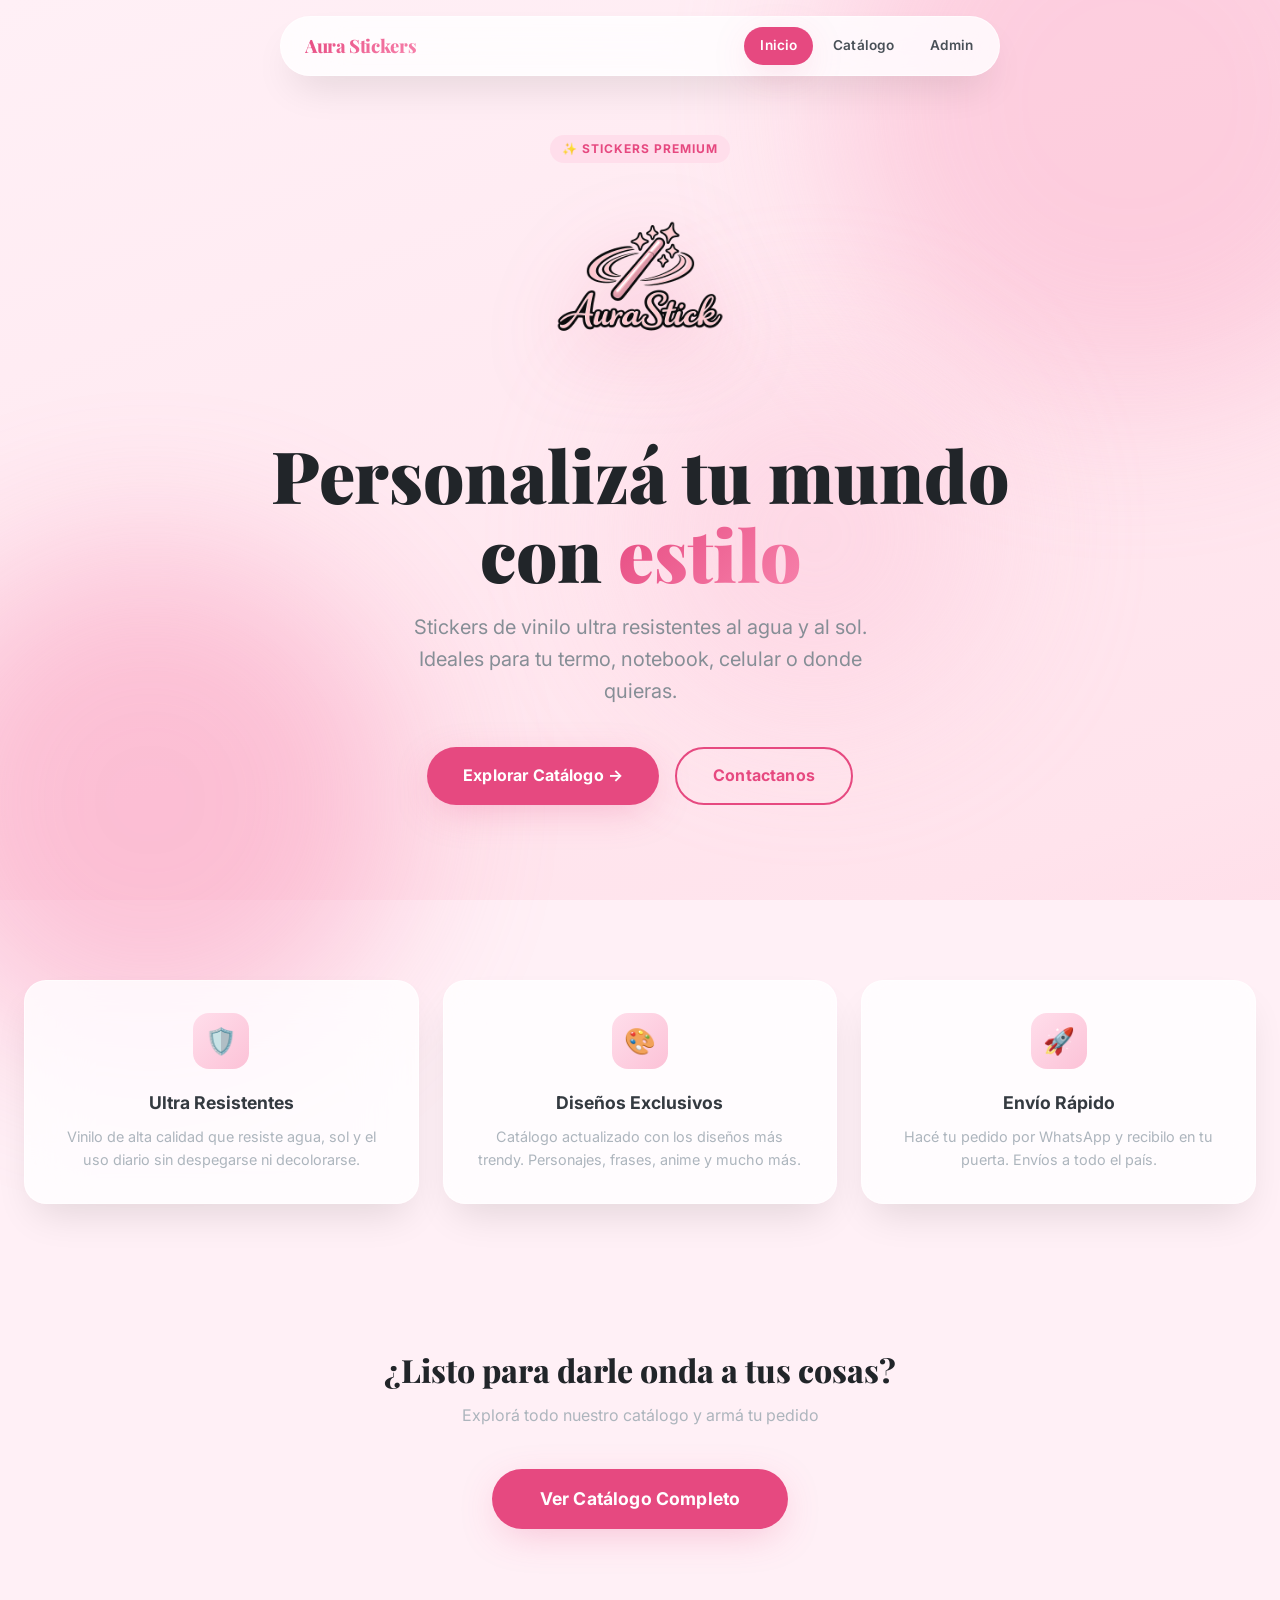
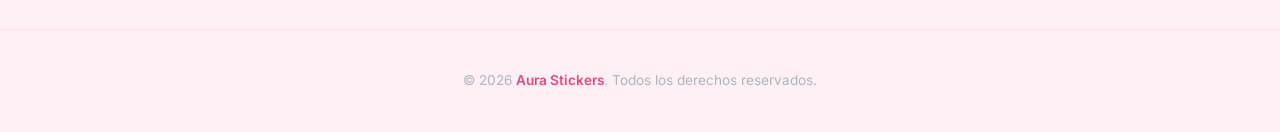
==== index.html @ 78915591 "Update: Cambiado el nombre de marca en la meta descripción de index.html" ====
<!DOCTYPE html>
<html lang="es">

<head>
    <meta charset="UTF-8">
    <meta name="viewport" content="width=device-width, initial-scale=1.0">
    <meta name="description"
        content="Aura Sticks — Los stickers más premium para personalizar tu mundo. Calidad vinilo resistente al agua y al sol.">
    <title>Aura Stickers — Stickers Premium</title>
    <link rel="stylesheet" href="src/styles/global.css">
    <style>
        /* ── HERO ── */
        .hero {
            min-height: 100vh;
            display: flex;
            flex-direction: column;
            justify-content: center;
            align-items: center;
            text-align: center;
            padding: 120px 24px 80px;
            position: relative;
        }

        .hero-badge {
            margin-bottom: 20px;
            animation: fadeInUp 0.6s var(--ease) both;
        }

        .hero-logo {
            width: 220px;
            height: 220px;
            object-fit: contain;
            filter: drop-shadow(0 20px 40px rgba(230, 73, 128, 0.25));
            animation: float 6s ease-in-out infinite;
            margin-bottom: 32px;
        }

        .hero-title {
            font-family: 'Playfair Display', serif;
            font-size: clamp(2.5rem, 6vw, 4.5rem);
            font-weight: 900;
            line-height: 1.1;
            color: var(--gray-900);
            margin-bottom: 18px;
            animation: fadeInUp 0.7s var(--ease) 0.1s both;
        }

        .hero-title span {
            background: linear-gradient(135deg, var(--primary), var(--pink-400));
            -webkit-background-clip: text;
            -webkit-text-fill-color: transparent;
            background-clip: text;
        }

        .hero-desc {
            font-size: clamp(1rem, 2.5vw, 1.25rem);
            color: var(--gray-600);
            max-width: 520px;
            margin-bottom: 40px;
            animation: fadeInUp 0.7s var(--ease) 0.2s both;
        }

        .hero-actions {
            display: flex;
            gap: 16px;
            flex-wrap: wrap;
            justify-content: center;
            animation: fadeInUp 0.7s var(--ease) 0.3s both;
        }

        /* ── FEATURES ── */
        .features {
            padding: 80px 0;
        }

        .features-grid {
            display: grid;
            grid-template-columns: repeat(auto-fit, minmax(260px, 1fr));
            gap: 24px;
        }

        .feature-card {
            padding: 32px 28px;
            border-radius: var(--radius-lg);
            text-align: center;
            transition: transform var(--duration) var(--ease), box-shadow var(--duration) var(--ease);
        }

        .feature-card:hover {
            transform: translateY(-8px);
            box-shadow: var(--shadow-lg);
        }

        .feature-icon {
            width: 56px;
            height: 56px;
            border-radius: 16px;
            background: linear-gradient(135deg, var(--pink-100), var(--pink-200));
            display: flex;
            align-items: center;
            justify-content: center;
            font-size: 1.6rem;
            margin: 0 auto 20px;
        }

        .feature-card h3 {
            font-weight: 700;
            font-size: 1.1rem;
            margin-bottom: 8px;
            color: var(--gray-800);
        }

        .feature-card p {
            font-size: 0.9rem;
            color: var(--gray-500);
            line-height: 1.6;
        }

        /* ── SHOWCASE ── */
        .showcase {
            padding: 60px 0 100px;
            text-align: center;
        }

        .showcase-scroll {
            display: flex;
            gap: 20px;
            overflow-x: auto;
            padding: 20px 24px;
            scroll-snap-type: x mandatory;
            scrollbar-width: none;
        }

        .showcase-scroll::-webkit-scrollbar {
            display: none;
        }

        .showcase-item {
            flex: 0 0 200px;
            scroll-snap-align: center;
            border-radius: var(--radius-lg);
            overflow: hidden;
            transition: transform var(--duration) var(--ease);
        }

        .showcase-item:hover {
            transform: scale(1.05);
        }

        .showcase-item img {
            width: 200px;
            height: 200px;
            object-fit: cover;
        }

        /* ── FOOTER ── */
        .footer {
            padding: 40px 0;
            text-align: center;
            color: var(--gray-500);
            font-size: 0.85rem;
            border-top: 1px solid var(--pink-100);
        }

        .footer a {
            color: var(--primary);
            font-weight: 600;
        }

        /* ── RESPONSIVE ── */
        @media (max-width: 768px) {
            .hero {
                padding: 100px 16px 60px;
            }

            .hero-logo {
                width: 160px;
                height: 160px;
            }

            .features-grid {
                grid-template-columns: 1fr;
            }
        }
    </style>
</head>

<body>
    <div class="page-bg"></div>
    <div class="bg-blob bg-blob--1"></div>
    <div class="bg-blob bg-blob--2"></div>
    <div class="bg-blob bg-blob--3"></div>

    <!-- NAVBAR -->
    <nav class="navbar glass-strong" id="main-nav">
        <span class="logo-text">Aura Stickers</span>
        <div class="nav-links">
            <a href="index.html" class="active">Inicio</a>
            <a href="catalogo.html">Catálogo</a>
            <a href="admin.html">Admin</a>
        </div>
    </nav>

    <!-- HERO -->
    <section class="hero">
        <div class="badge badge-pink hero-badge">✨ Stickers Premium</div>
        <img src="src/assets/logo.png" alt="Aura Stickers" class="hero-logo">
        <h1 class="hero-title">Personalizá tu mundo<br>con <span>estilo</span></h1>
        <p class="hero-desc">Stickers de vinilo ultra resistentes al agua y al sol. Ideales para tu termo, notebook,
            celular o donde quieras.</p>
        <div class="hero-actions">
            <a href="catalogo.html" class="btn btn-primary">Explorar Catálogo →</a>
            <a href="https://wa.me/5491168210762" target="_blank" class="btn btn-outline">Contactanos</a>
        </div>
    </section>

    <!-- FEATURES -->
    <section class="features">
        <div class="container">
            <div class="features-grid">
                <div class="feature-card glass-strong">
                    <div class="feature-icon">🛡️</div>
                    <h3>Ultra Resistentes</h3>
                    <p>Vinilo de alta calidad que resiste agua, sol y el uso diario sin despegarse ni decolorarse.</p>
                </div>
                <div class="feature-card glass-strong">
                    <div class="feature-icon">🎨</div>
                    <h3>Diseños Exclusivos</h3>
                    <p>Catálogo actualizado con los diseños más trendy. Personajes, frases, anime y mucho más.</p>
                </div>
                <div class="feature-card glass-strong">
                    <div class="feature-icon">🚀</div>
                    <h3>Envío Rápido</h3>
                    <p>Hacé tu pedido por WhatsApp y recibilo en tu puerta. Envíos a todo el país.</p>
                </div>
            </div>
        </div>
    </section>

    <!-- CTA -->
    <section class="showcase">
        <div class="container">
            <h2 class="section-title">¿Listo para darle onda a tus cosas?</h2>
            <p class="section-subtitle">Explorá todo nuestro catálogo y armá tu pedido</p>
            <a href="catalogo.html" class="btn btn-primary" style="padding: 16px 48px; font-size: 1.1rem;">Ver Catálogo
                Completo</a>
        </div>
    </section>

    <!-- FOOTER -->
    <footer class="footer">
        <div class="container">
            <p>© 2026 <a href="index.html">Aura Stickers</a>. Todos los derechos reservados.</p>
        </div>
    </footer>

    <script>
        // Navbar scroll effect
        const nav = document.getElementById('main-nav');
        window.addEventListener('scroll', () => {
            if (window.scrollY > 50) {
                nav.style.background = 'rgba(255,255,255,0.92)';
                nav.style.boxShadow = '0 4px 30px rgba(0,0,0,0.08)';
            } else {
                nav.style.background = '';
                nav.style.boxShadow = '';
            }
        });
    </script>
</body>

</html>
---- src/styles/global.css ----
@import url('https://fonts.googleapis.com/css2?family=Inter:wght@300;400;500;600;700;800;900&family=Playfair+Display:wght@700;800;900&display=swap');

/* ═══════════════════════════════════════════
   DESIGN TOKENS
   ═══════════════════════════════════════════ */
:root {
    /* Brand Palette */
    --pink-50:  #fff0f6;
    --pink-100: #ffdeeb;
    --pink-200: #fcc2d7;
    --pink-300: #faa2c1;
    --pink-400: #f783ac;
    --pink-500: #f06595;
    --pink-600: #e64980;
    --pink-700: #d6336c;
    --pink-800: #c2255c;
    --pink-900: #a61e4d;

    --primary:       #e64980;
    --primary-light:  #f783ac;
    --primary-dark:   #c2255c;
    --primary-glow:   rgba(230, 73, 128, 0.35);

    /* Neutrals */
    --gray-50:  #f8f9fa;
    --gray-100: #f1f3f5;
    --gray-200: #e9ecef;
    --gray-300: #dee2e6;
    --gray-400: #ced4da;
    --gray-500: #adb5bd;
    --gray-600: #868e96;
    --gray-700: #495057;
    --gray-800: #343a40;
    --gray-900: #212529;

    /* Surfaces */
    --surface:         #ffffff;
    --surface-elevated: rgba(255, 255, 255, 0.82);
    --surface-glass:    rgba(255, 255, 255, 0.55);
    --glass-border:     rgba(255, 255, 255, 0.45);
    --overlay:          rgba(0, 0, 0, 0.45);

    /* Effects */
    --shadow-sm:  0 1px 3px rgba(0,0,0,0.06), 0 1px 2px rgba(0,0,0,0.04);
    --shadow-md:  0 4px 6px -1px rgba(0,0,0,0.07), 0 2px 4px -1px rgba(0,0,0,0.04);
    --shadow-lg:  0 20px 40px -12px rgba(0,0,0,0.12);
    --shadow-xl:  0 25px 50px -12px rgba(0,0,0,0.18);
    --shadow-pink: 0 10px 40px -10px var(--primary-glow);

    /* Radii */
    --radius-sm: 8px;
    --radius-md: 14px;
    --radius-lg: 22px;
    --radius-xl: 32px;
    --radius-full: 9999px;

    /* Timing */
    --ease: cubic-bezier(0.4, 0, 0.2, 1);
    --ease-spring: cubic-bezier(0.34, 1.56, 0.64, 1);
    --duration: 0.3s;
}

/* ═══════════════════════════════════════════
   RESET & BASE
   ═══════════════════════════════════════════ */
*, *::before, *::after {
    margin: 0;
    padding: 0;
    box-sizing: border-box;
}

html {
    scroll-behavior: smooth;
    -webkit-font-smoothing: antialiased;
    -moz-osx-font-smoothing: grayscale;
}

body {
    font-family: 'Inter', -apple-system, BlinkMacSystemFont, 'Segoe UI', sans-serif;
    color: var(--gray-900);
    line-height: 1.6;
    min-height: 100vh;
    overflow-x: hidden;
    background: #fff0f6;
}

img { max-width: 100%; display: block; }
a { color: inherit; text-decoration: none; }
button { font-family: inherit; }

/* ═══════════════════════════════════════════
   ANIMATED BACKGROUND
   ═══════════════════════════════════════════ */
.page-bg {
    position: fixed;
    inset: 0;
    z-index: -2;
    background: linear-gradient(160deg, #fff0f6 0%, #ffe3ec 30%, #fcc2d7 60%, #faa2c1 100%);
    background-size: 300% 300%;
    animation: bgShift 20s ease infinite;
}

@keyframes bgShift {
    0%   { background-position: 0% 50%; }
    50%  { background-position: 100% 50%; }
    100% { background-position: 0% 50%; }
}

.bg-blob {
    position: fixed;
    border-radius: 50%;
    filter: blur(80px);
    opacity: 0.4;
    z-index: -1;
    pointer-events: none;
}
.bg-blob--1 {
    width: 600px; height: 600px;
    background: var(--pink-300);
    top: -200px; right: -150px;
    animation: blobFloat 25s ease-in-out infinite alternate;
}
.bg-blob--2 {
    width: 500px; height: 500px;
    background: var(--pink-400);
    bottom: -150px; left: -100px;
    animation: blobFloat 20s ease-in-out infinite alternate-reverse;
}
.bg-blob--3 {
    width: 350px; height: 350px;
    background: var(--pink-200);
    top: 40%; left: 50%;
    animation: blobFloat 30s ease-in-out infinite alternate;
}

@keyframes blobFloat {
    from { transform: translate(0, 0) scale(1) rotate(0deg); }
    to   { transform: translate(60px, 80px) scale(1.15) rotate(20deg); }
}

/* ═══════════════════════════════════════════
   GLASSMORPHISM UTILITY
   ═══════════════════════════════════════════ */
.glass {
    background: var(--surface-glass);
    backdrop-filter: blur(20px) saturate(180%);
    -webkit-backdrop-filter: blur(20px) saturate(180%);
    border: 1px solid var(--glass-border);
    box-shadow: var(--shadow-md);
}

.glass-strong {
    background: var(--surface-elevated);
    backdrop-filter: blur(30px) saturate(200%);
    -webkit-backdrop-filter: blur(30px) saturate(200%);
    border: 1px solid rgba(255, 255, 255, 0.6);
    box-shadow: var(--shadow-lg);
}

/* ═══════════════════════════════════════════
   NAVBAR
   ═══════════════════════════════════════════ */
.navbar {
    position: fixed;
    top: 16px;
    left: 50%;
    transform: translateX(-50%);
    width: calc(100% - 32px);
    max-width: 720px;
    padding: 10px 10px 10px 24px;
    border-radius: var(--radius-full);
    display: flex;
    justify-content: space-between;
    align-items: center;
    z-index: 9000;
    transition: all var(--duration) var(--ease);
}

.logo-text {
    font-family: 'Playfair Display', serif;
    font-weight: 800;
    font-size: 1.15rem;
    background: linear-gradient(135deg, var(--primary), var(--pink-400));
    -webkit-background-clip: text;
    -webkit-text-fill-color: transparent;
    background-clip: text;
    letter-spacing: -0.02em;
}

.nav-links {
    display: flex;
    align-items: center;
    gap: 4px;
}

.nav-links a {
    padding: 8px 16px;
    border-radius: var(--radius-full);
    font-weight: 600;
    font-size: 0.85rem;
    color: var(--gray-700);
    transition: all var(--duration) var(--ease);
    letter-spacing: 0.01em;
}

.nav-links a:hover {
    color: var(--primary);
    background: var(--pink-50);
}

.nav-links a.active {
    color: #fff;
    background: var(--primary);
    box-shadow: var(--shadow-pink);
}

/* ═══════════════════════════════════════════
   BUTTONS
   ═══════════════════════════════════════════ */
.btn {
    display: inline-flex;
    align-items: center;
    justify-content: center;
    gap: 8px;
    padding: 14px 36px;
    border: none;
    border-radius: var(--radius-full);
    font-weight: 700;
    font-size: 1rem;
    cursor: pointer;
    transition: all var(--duration) var(--ease);
    letter-spacing: 0.01em;
}

.btn-primary {
    background: linear-gradient(135deg, var(--primary), var(--pink-600));
    color: #fff;
    box-shadow: var(--shadow-pink);
}
.btn-primary:hover {
    transform: translateY(-3px);
    box-shadow: 0 16px 48px -8px var(--primary-glow);
}
.btn-primary:active { transform: translateY(-1px); }

.btn-outline {
    background: transparent;
    color: var(--primary);
    border: 2px solid var(--primary);
}
.btn-outline:hover {
    background: var(--primary);
    color: #fff;
    transform: translateY(-2px);
}

.btn-ghost {
    background: var(--pink-50);
    color: var(--primary);
}
.btn-ghost:hover {
    background: var(--pink-100);
    transform: translateY(-1px);
}

/* ═══════════════════════════════════════════
   FORM CONTROLS
   ═══════════════════════════════════════════ */
.form-group {
    margin-bottom: 20px;
}
.form-group label {
    display: block;
    margin-bottom: 6px;
    font-weight: 600;
    font-size: 0.85rem;
    color: var(--gray-600);
    text-transform: uppercase;
    letter-spacing: 0.06em;
}
.form-control {
    width: 100%;
    padding: 13px 18px;
    border: 2px solid var(--gray-200);
    border-radius: var(--radius-md);
    font-size: 0.95rem;
    outline: none;
    transition: border-color var(--duration) var(--ease), box-shadow var(--duration) var(--ease);
    background: #fff;
    color: var(--gray-900);
}
.form-control:focus {
    border-color: var(--primary);
    box-shadow: 0 0 0 4px rgba(230, 73, 128, 0.1);
}
.form-control::placeholder {
    color: var(--gray-400);
}

/* ═══════════════════════════════════════════
   UTILITY
   ═══════════════════════════════════════════ */
.container {
    width: 100%;
    max-width: 1280px;
    margin: 0 auto;
    padding: 0 24px;
}

.section-title {
    font-family: 'Playfair Display', serif;
    font-size: 2rem;
    font-weight: 800;
    color: var(--gray-900);
    margin-bottom: 8px;
}

.section-subtitle {
    font-size: 1rem;
    color: var(--gray-500);
    margin-bottom: 40px;
}

.badge {
    display: inline-flex;
    align-items: center;
    padding: 4px 12px;
    border-radius: var(--radius-full);
    font-size: 0.75rem;
    font-weight: 700;
    text-transform: uppercase;
    letter-spacing: 0.08em;
}
.badge-pink {
    background: var(--pink-100);
    color: var(--primary);
}

/* ═══════════════════════════════════════════
   ANIMATIONS
   ═══════════════════════════════════════════ */
@keyframes fadeInUp {
    from { opacity: 0; transform: translateY(30px); }
    to   { opacity: 1; transform: translateY(0); }
}
@keyframes fadeIn {
    from { opacity: 0; }
    to   { opacity: 1; }
}
@keyframes scaleIn {
    from { opacity: 0; transform: scale(0.9); }
    to   { opacity: 1; transform: scale(1); }
}
@keyframes float {
    0%   { transform: translateY(0px); }
    50%  { transform: translateY(-18px); }
    100% { transform: translateY(0px); }
}
@keyframes pulse {
    0%, 100% { transform: scale(1); }
    50%      { transform: scale(1.05); }
}
@keyframes shimmer {
    0%   { background-position: -200% 0; }
    100% { background-position: 200% 0; }
}

.animate-fade-in-up {
    animation: fadeInUp 0.7s var(--ease) both;
}
.animate-fade-in {
    animation: fadeIn 0.5s var(--ease) both;
}
.animate-scale-in {
    animation: scaleIn 0.5s var(--ease-spring) both;
}

/* Stagger delays */
.delay-1 { animation-delay: 0.1s; }
.delay-2 { animation-delay: 0.2s; }
.delay-3 { animation-delay: 0.3s; }
.delay-4 { animation-delay: 0.4s; }
.delay-5 { animation-delay: 0.5s; }

/* ═══════════════════════════════════════════
   RESPONSIVE
   ═══════════════════════════════════════════ */
@media (max-width: 768px) {
    .navbar {
        padding: 8px 8px 8px 16px;
    }
    .logo-text { font-size: 1rem; }
    .nav-links a {
        padding: 6px 10px;
        font-size: 0.78rem;
    }
    .section-title { font-size: 1.5rem; }
    .container { padding: 0 16px; }
}

@media (max-width: 480px) {
    .nav-links a { padding: 6px 8px; font-size: 0.72rem; }
}

/* ═══════════════════════════════════════════
   LOADING SKELETON
   ═══════════════════════════════════════════ */
.skeleton {
    background: linear-gradient(90deg, var(--gray-100) 25%, var(--gray-200) 50%, var(--gray-100) 75%);
    background-size: 200% 100%;
    animation: shimmer 1.5s infinite;
    border-radius: var(--radius-md);
}

/* ═══════════════════════════════════════════
   TOAST NOTIFICATION
   ═══════════════════════════════════════════ */
.toast-container {
    position: fixed;
    bottom: 24px;
    left: 50%;
    transform: translateX(-50%);
    z-index: 10000;
    display: flex;
    flex-direction: column;
    align-items: center;
    gap: 8px;
    pointer-events: none;
}
.toast {
    padding: 14px 28px;
    border-radius: var(--radius-full);
    font-weight: 600;
    font-size: 0.9rem;
    color: #fff;
    background: var(--gray-900);
    box-shadow: var(--shadow-xl);
    animation: fadeInUp 0.4s var(--ease-spring) both;
    pointer-events: auto;
}
.toast--success { background: #2b8a3e; }
.toast--error   { background: #e03131; }
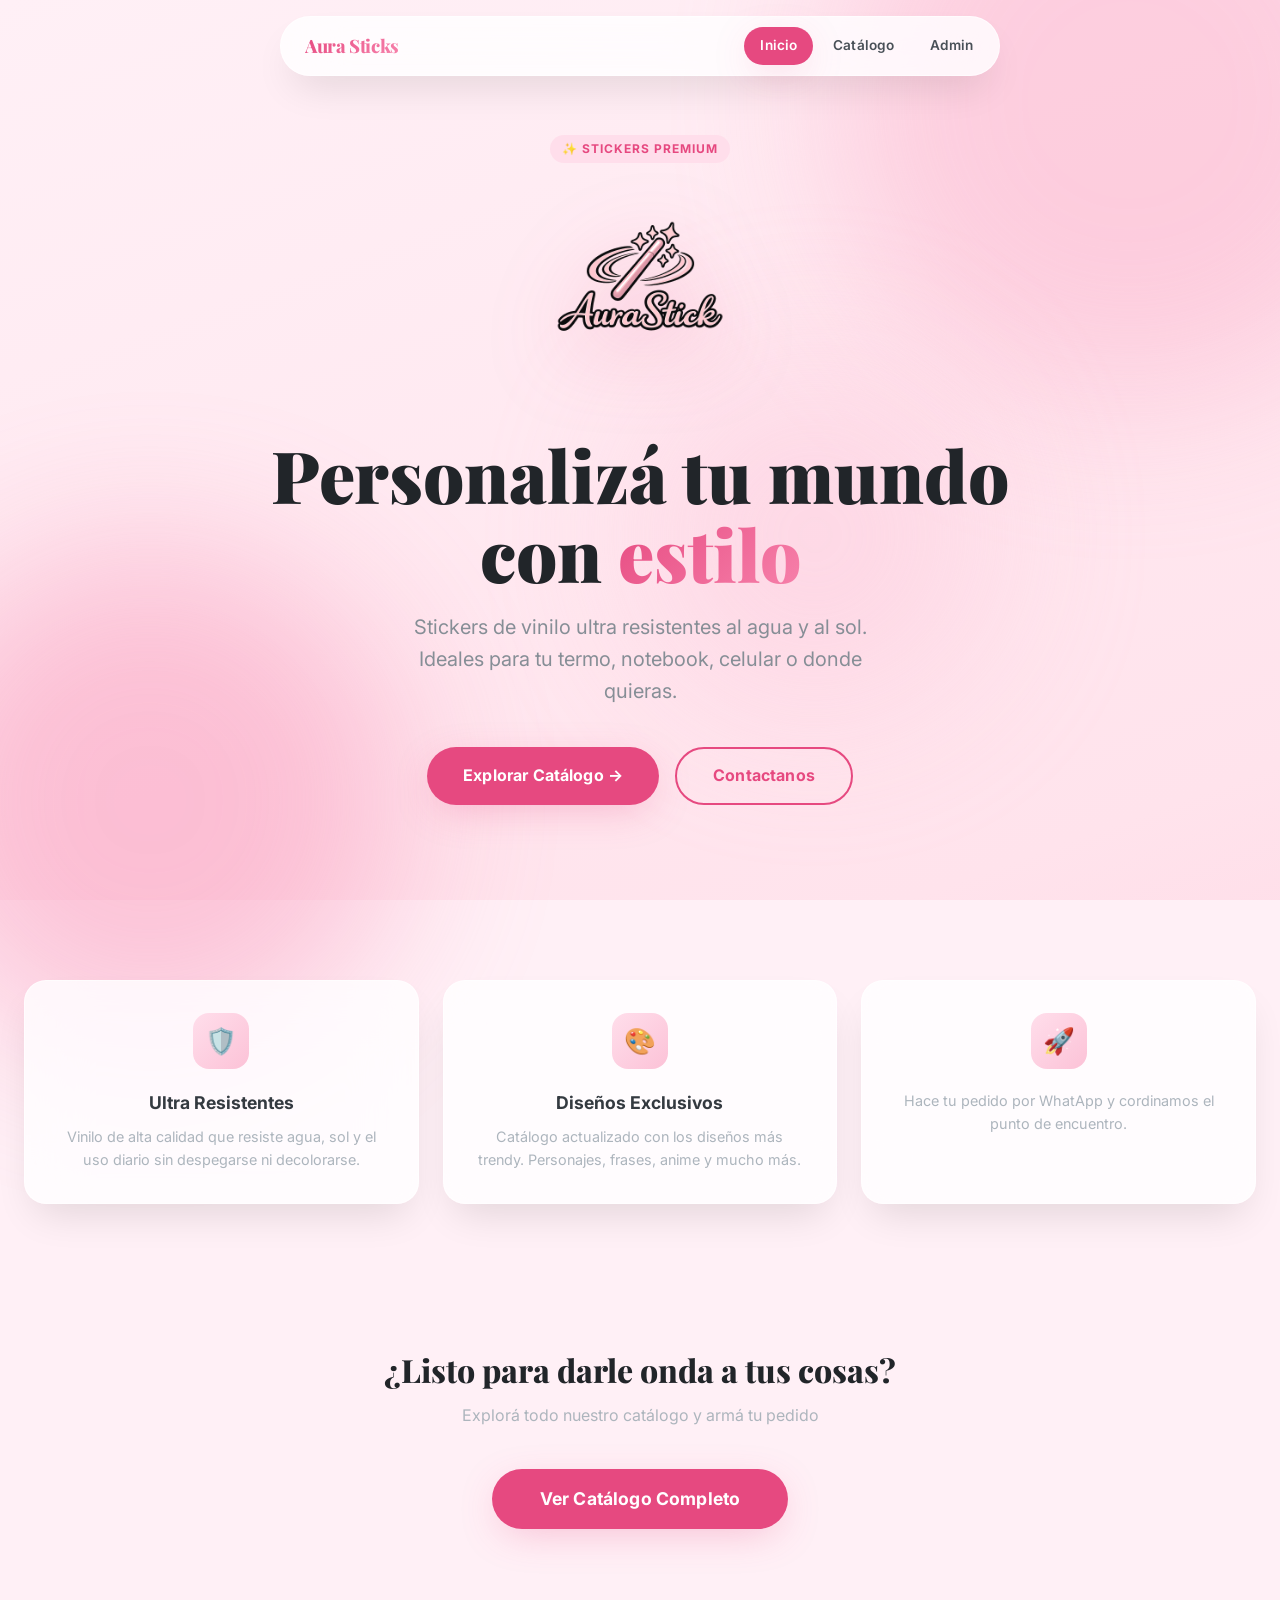
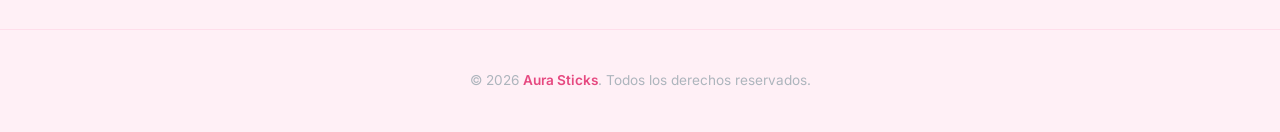
==== commit 54b7d386: "Branding: Renombrado proyecto a 'Aura Sticks' y actualizada info de envío" ====
--- a/index.html
+++ b/index.html
@@ -6,7 +6,7 @@
     <meta name="viewport" content="width=device-width, initial-scale=1.0">
     <meta name="description"
         content="Aura Sticks — Los stickers más premium para personalizar tu mundo. Calidad vinilo resistente al agua y al sol.">
-    <title>Aura Stickers — Stickers Premium</title>
+    <title>Aura Sticks — Stickers Premium</title>
     <link rel="stylesheet" href="src/styles/global.css">
     <style>
         /* ── HERO ── */
@@ -193,7 +193,7 @@
 
     <!-- NAVBAR -->
     <nav class="navbar glass-strong" id="main-nav">
-        <span class="logo-text">Aura Stickers</span>
+        <span class="logo-text">Aura Sticks</span>
         <div class="nav-links">
             <a href="index.html" class="active">Inicio</a>
             <a href="catalogo.html">Catálogo</a>
@@ -204,7 +204,7 @@
     <!-- HERO -->
     <section class="hero">
         <div class="badge badge-pink hero-badge">✨ Stickers Premium</div>
-        <img src="src/assets/logo.png" alt="Aura Stickers" class="hero-logo">
+        <img src="src/assets/logo.png" alt="Aura Sticks" class="hero-logo">
         <h1 class="hero-title">Personalizá tu mundo<br>con <span>estilo</span></h1>
         <p class="hero-desc">Stickers de vinilo ultra resistentes al agua y al sol. Ideales para tu termo, notebook,
             celular o donde quieras.</p>
@@ -230,8 +230,7 @@
                 </div>
                 <div class="feature-card glass-strong">
                     <div class="feature-icon">🚀</div>
-                    <h3>Envío Rápido</h3>
-                    <p>Hacé tu pedido por WhatsApp y recibilo en tu puerta. Envíos a todo el país.</p>
+                    <p>Hace tu pedido por WhatApp y cordinamos el punto de encuentro.</p>
                 </div>
             </div>
         </div>
@@ -250,7 +249,7 @@
     <!-- FOOTER -->
     <footer class="footer">
         <div class="container">
-            <p>© 2026 <a href="index.html">Aura Stickers</a>. Todos los derechos reservados.</p>
+            <p>© 2026 <a href="index.html">Aura Sticks</a>. Todos los derechos reservados.</p>
         </div>
     </footer>
 
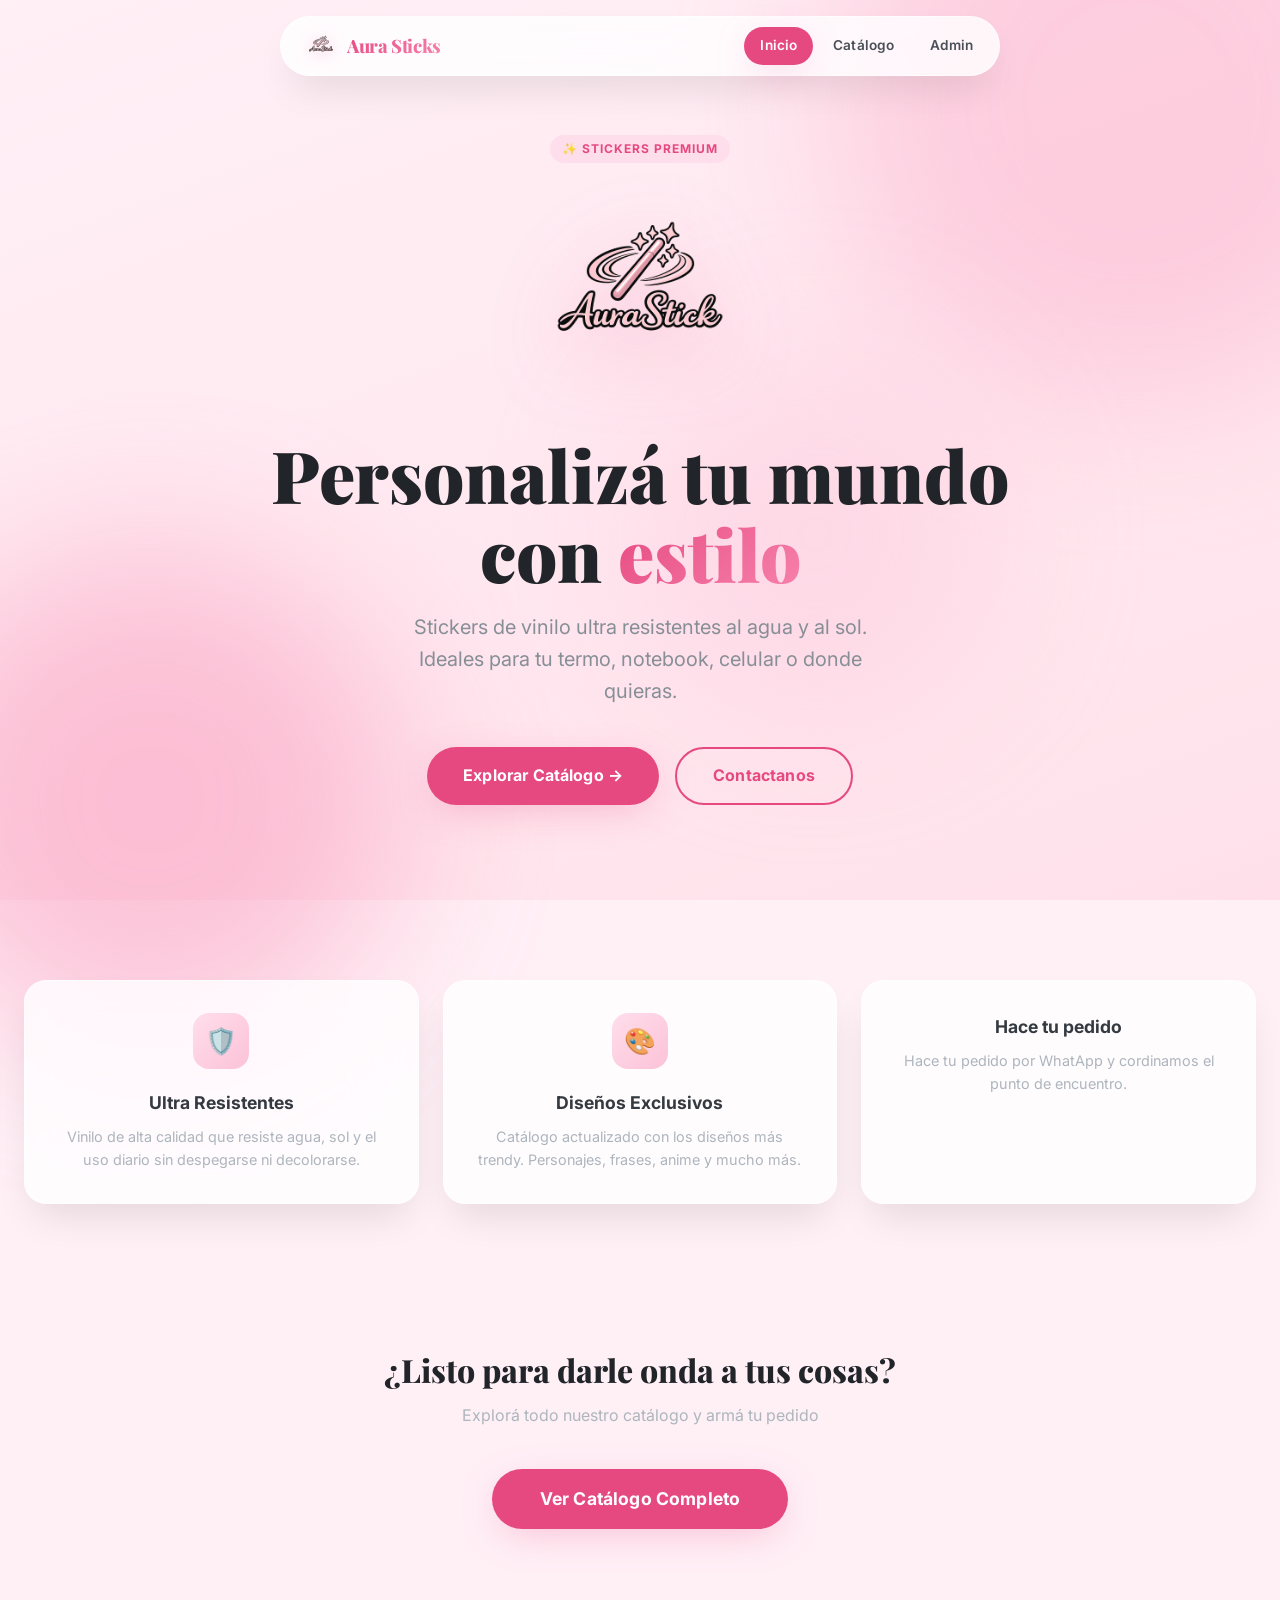
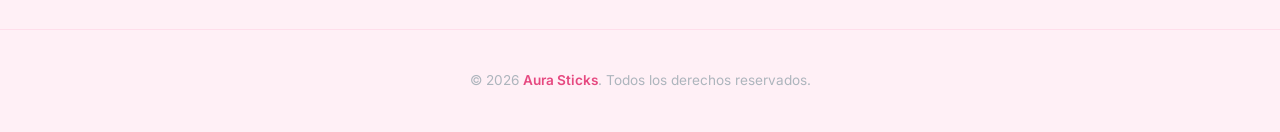
==== commit d40db396: "UI: Añadido logo al navbar y restaurado título de envío" ====
--- a/index.html
+++ b/index.html
@@ -193,7 +193,10 @@
 
     <!-- NAVBAR -->
     <nav class="navbar glass-strong" id="main-nav">
-        <span class="logo-text">Aura Sticks</span>
+        <div class="navbar-brand">
+            <img src="src/assets/logo.png" alt="Aura Sticks" class="navbar-logo">
+            <span class="logo-text">Aura Sticks</span>
+        </div>
         <div class="nav-links">
             <a href="index.html" class="active">Inicio</a>
             <a href="catalogo.html">Catálogo</a>
@@ -229,7 +232,7 @@
                     <p>Catálogo actualizado con los diseños más trendy. Personajes, frases, anime y mucho más.</p>
                 </div>
                 <div class="feature-card glass-strong">
-                    <div class="feature-icon">🚀</div>
+                    <h3>Hace tu pedido</h3>
                     <p>Hace tu pedido por WhatApp y cordinamos el punto de encuentro.</p>
                 </div>
             </div>
--- a/src/styles/global.css
+++ b/src/styles/global.css
@@ -176,6 +176,19 @@
     transition: all var(--duration) var(--ease);
 }
 
+.navbar-brand {
+    display: flex;
+    align-items: center;
+    gap: 10px;
+}
+
+.navbar-logo {
+    width: 32px;
+    height: 32px;
+    object-fit: contain;
+    filter: drop-shadow(0 2px 8px var(--primary-glow));
+}
+
 .logo-text {
     font-family: 'Playfair Display', serif;
     font-weight: 800;
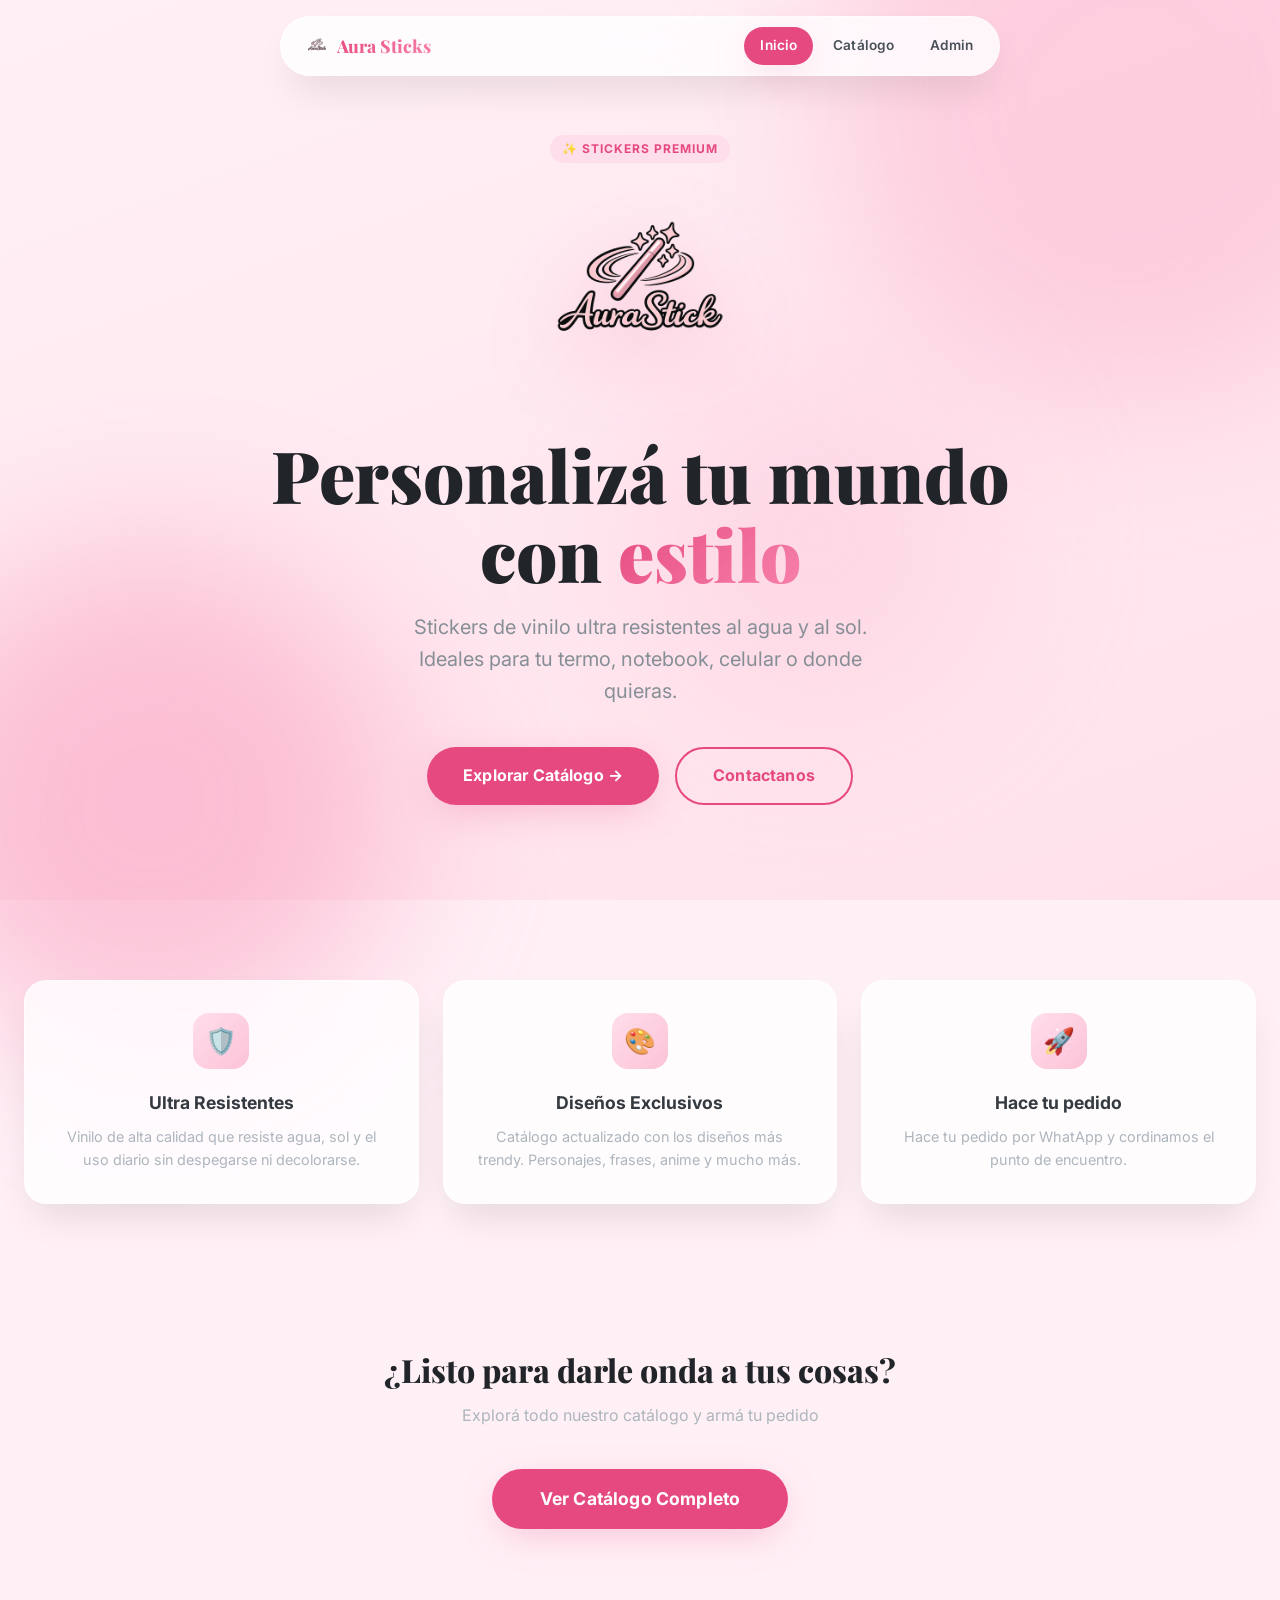
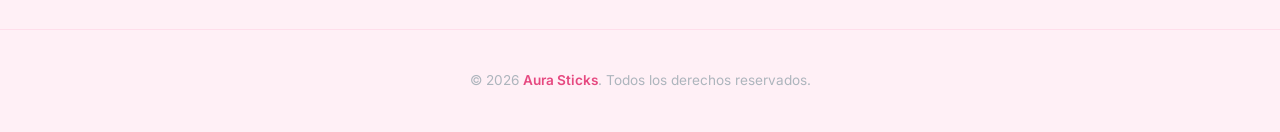
==== commit a9aa9091: "Fix: Reparado layout del navbar y restaurados iconos/texto en index.html" ====
--- a/index.html
+++ b/index.html
@@ -232,6 +232,7 @@
                     <p>Catálogo actualizado con los diseños más trendy. Personajes, frases, anime y mucho más.</p>
                 </div>
                 <div class="feature-card glass-strong">
+                    <div class="feature-icon">🚀</div>
                     <h3>Hace tu pedido</h3>
                     <p>Hace tu pedido por WhatApp y cordinamos el punto de encuentro.</p>
                 </div>
--- a/src/styles/global.css
+++ b/src/styles/global.css
@@ -179,25 +179,26 @@
 .navbar-brand {
     display: flex;
     align-items: center;
-    gap: 10px;
+    gap: 8px;
+    height: 100%;
 }
 
 .navbar-logo {
-    width: 32px;
-    height: 32px;
+    height: 24px;
+    width: auto;
     object-fit: contain;
-    filter: drop-shadow(0 2px 8px var(--primary-glow));
+    display: block;
 }
 
 .logo-text {
     font-family: 'Playfair Display', serif;
     font-weight: 800;
-    font-size: 1.15rem;
+    font-size: 1.1rem;
     background: linear-gradient(135deg, var(--primary), var(--pink-400));
     -webkit-background-clip: text;
     -webkit-text-fill-color: transparent;
     background-clip: text;
-    letter-spacing: -0.02em;
+    white-space: nowrap;
 }
 
 .nav-links {
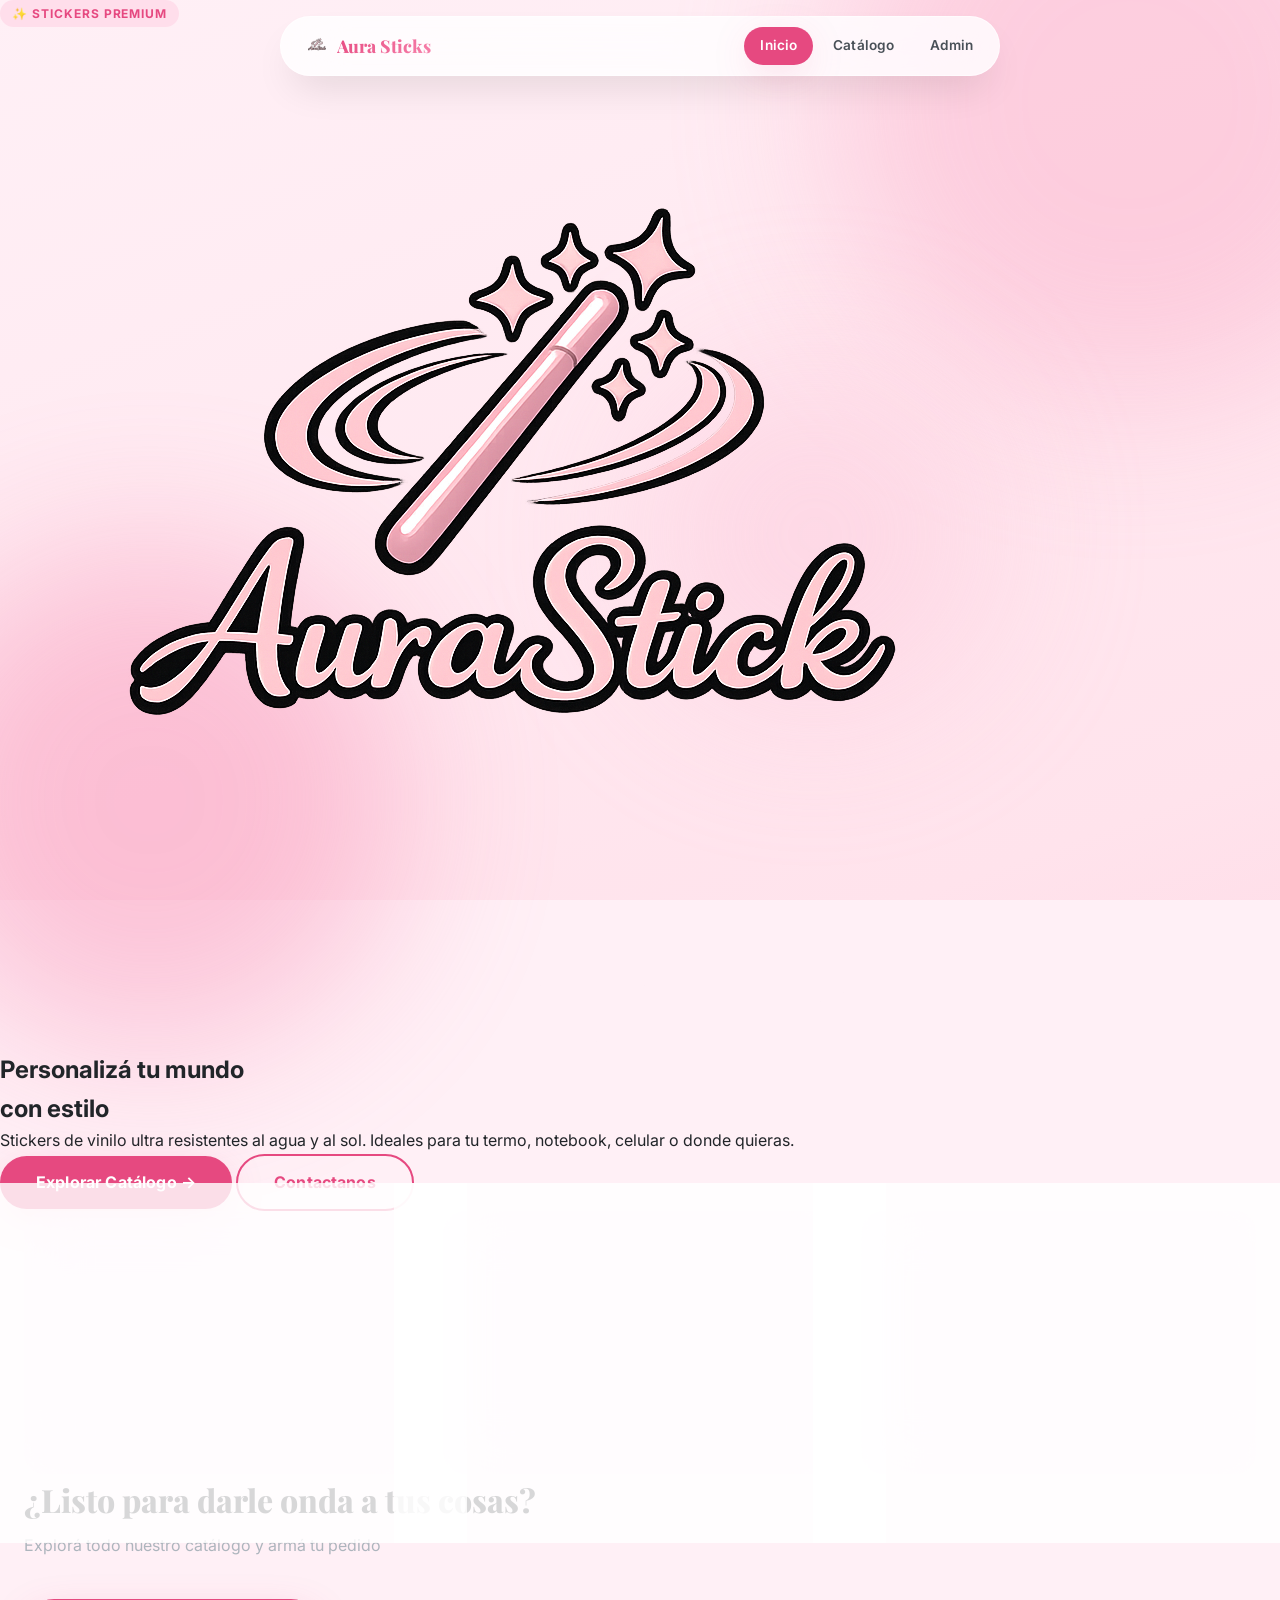
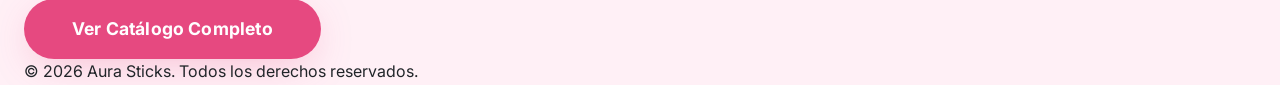
==== commit 3787e550: "UI Final: Restaurado cohete y limpieza de código interno" ====
--- a/index.html
+++ b/index.html
@@ -9,179 +9,7 @@
     <title>Aura Sticks — Stickers Premium</title>
     <link rel="stylesheet" href="src/styles/global.css">
     <style>
-        /* ── HERO ── */
-        .hero {
-            min-height: 100vh;
-            display: flex;
-            flex-direction: column;
-            justify-content: center;
-            align-items: center;
-            text-align: center;
-            padding: 120px 24px 80px;
-            position: relative;
-        }
-
-        .hero-badge {
-            margin-bottom: 20px;
-            animation: fadeInUp 0.6s var(--ease) both;
-        }
-
-        .hero-logo {
-            width: 220px;
-            height: 220px;
-            object-fit: contain;
-            filter: drop-shadow(0 20px 40px rgba(230, 73, 128, 0.25));
-            animation: float 6s ease-in-out infinite;
-            margin-bottom: 32px;
-        }
-
-        .hero-title {
-            font-family: 'Playfair Display', serif;
-            font-size: clamp(2.5rem, 6vw, 4.5rem);
-            font-weight: 900;
-            line-height: 1.1;
-            color: var(--gray-900);
-            margin-bottom: 18px;
-            animation: fadeInUp 0.7s var(--ease) 0.1s both;
-        }
-
-        .hero-title span {
-            background: linear-gradient(135deg, var(--primary), var(--pink-400));
-            -webkit-background-clip: text;
-            -webkit-text-fill-color: transparent;
-            background-clip: text;
-        }
-
-        .hero-desc {
-            font-size: clamp(1rem, 2.5vw, 1.25rem);
-            color: var(--gray-600);
-            max-width: 520px;
-            margin-bottom: 40px;
-            animation: fadeInUp 0.7s var(--ease) 0.2s both;
-        }
-
-        .hero-actions {
-            display: flex;
-            gap: 16px;
-            flex-wrap: wrap;
-            justify-content: center;
-            animation: fadeInUp 0.7s var(--ease) 0.3s both;
-        }
-
-        /* ── FEATURES ── */
-        .features {
-            padding: 80px 0;
-        }
-
-        .features-grid {
-            display: grid;
-            grid-template-columns: repeat(auto-fit, minmax(260px, 1fr));
-            gap: 24px;
-        }
-
-        .feature-card {
-            padding: 32px 28px;
-            border-radius: var(--radius-lg);
-            text-align: center;
-            transition: transform var(--duration) var(--ease), box-shadow var(--duration) var(--ease);
-        }
-
-        .feature-card:hover {
-            transform: translateY(-8px);
-            box-shadow: var(--shadow-lg);
-        }
-
-        .feature-icon {
-            width: 56px;
-            height: 56px;
-            border-radius: 16px;
-            background: linear-gradient(135deg, var(--pink-100), var(--pink-200));
-            display: flex;
-            align-items: center;
-            justify-content: center;
-            font-size: 1.6rem;
-            margin: 0 auto 20px;
-        }
-
-        .feature-card h3 {
-            font-weight: 700;
-            font-size: 1.1rem;
-            margin-bottom: 8px;
-            color: var(--gray-800);
-        }
-
-        .feature-card p {
-            font-size: 0.9rem;
-            color: var(--gray-500);
-            line-height: 1.6;
-        }
-
-        /* ── SHOWCASE ── */
-        .showcase {
-            padding: 60px 0 100px;
-            text-align: center;
-        }
-
-        .showcase-scroll {
-            display: flex;
-            gap: 20px;
-            overflow-x: auto;
-            padding: 20px 24px;
-            scroll-snap-type: x mandatory;
-            scrollbar-width: none;
-        }
-
-        .showcase-scroll::-webkit-scrollbar {
-            display: none;
-        }
-
-        .showcase-item {
-            flex: 0 0 200px;
-            scroll-snap-align: center;
-            border-radius: var(--radius-lg);
-            overflow: hidden;
-            transition: transform var(--duration) var(--ease);
-        }
-
-        .showcase-item:hover {
-            transform: scale(1.05);
-        }
-
-        .showcase-item img {
-            width: 200px;
-            height: 200px;
-            object-fit: cover;
-        }
-
-        /* ── FOOTER ── */
-        .footer {
-            padding: 40px 0;
-            text-align: center;
-            color: var(--gray-500);
-            font-size: 0.85rem;
-            border-top: 1px solid var(--pink-100);
-        }
-
-        .footer a {
-            color: var(--primary);
-            font-weight: 600;
-        }
-
-        /* ── RESPONSIVE ── */
-        @media (max-width: 768px) {
-            .hero {
-                padding: 100px 16px 60px;
-            }
-
-            .hero-logo {
-                width: 160px;
-                height: 160px;
-            }
-
-            .features-grid {
-                grid-template-columns: 1fr;
-            }
-        }
+        /* Estilos específicos de landing (si quedara alguno fuera de global.css) */
     </style>
 </head>
 
--- a/src/styles/global.css
+++ b/src/styles/global.css
@@ -278,6 +278,53 @@
 }
 
 /* ═══════════════════════════════════════════
+   FEATURES
+   ═══════════════════════════════════════════ */
+.features-grid {
+    display: grid;
+    grid-template-columns: repeat(auto-fit, minmax(260px, 1fr));
+    gap: 24px;
+}
+
+.feature-card {
+    padding: 32px 28px;
+    border-radius: var(--radius-lg);
+    text-align: center;
+    transition: transform var(--duration) var(--ease), box-shadow var(--duration) var(--ease);
+}
+
+.feature-card:hover {
+    transform: translateY(-8px);
+    box-shadow: var(--shadow-lg);
+}
+
+.feature-icon {
+    width: 60px;
+    height: 60px;
+    border-radius: 18px;
+    background: linear-gradient(135deg, var(--pink-100), var(--pink-200));
+    display: flex;
+    align-items: center;
+    justify-content: center;
+    font-size: 1.8rem;
+    margin: 0 auto 20px;
+    box-shadow: 0 8px 16px -4px var(--primary-glow);
+}
+
+.feature-card h3 {
+    font-weight: 700;
+    font-size: 1.25rem;
+    margin-bottom: 12px;
+    color: var(--gray-800);
+}
+
+.feature-card p {
+    font-size: 0.95rem;
+    color: var(--gray-500);
+    line-height: 1.6;
+}
+
+/* ═══════════════════════════════════════════
    FORM CONTROLS
    ═══════════════════════════════════════════ */
 .form-group {
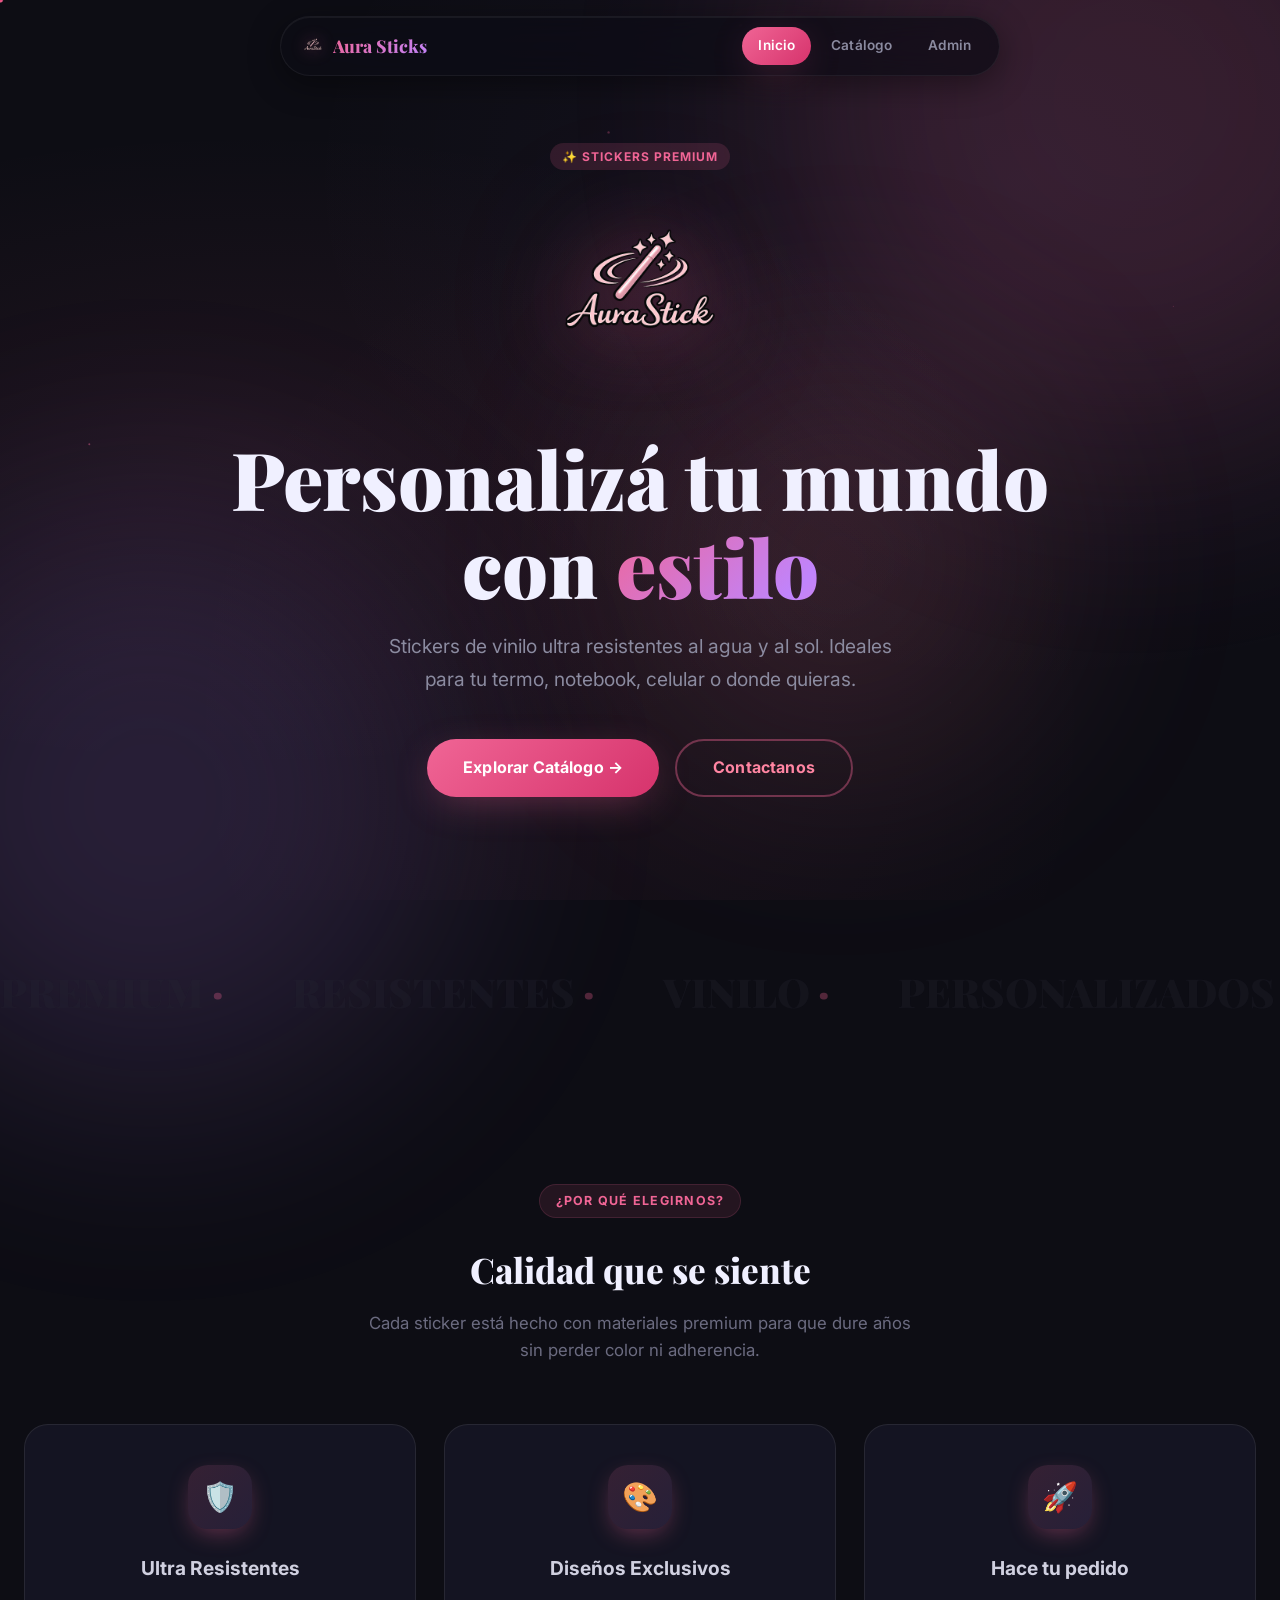
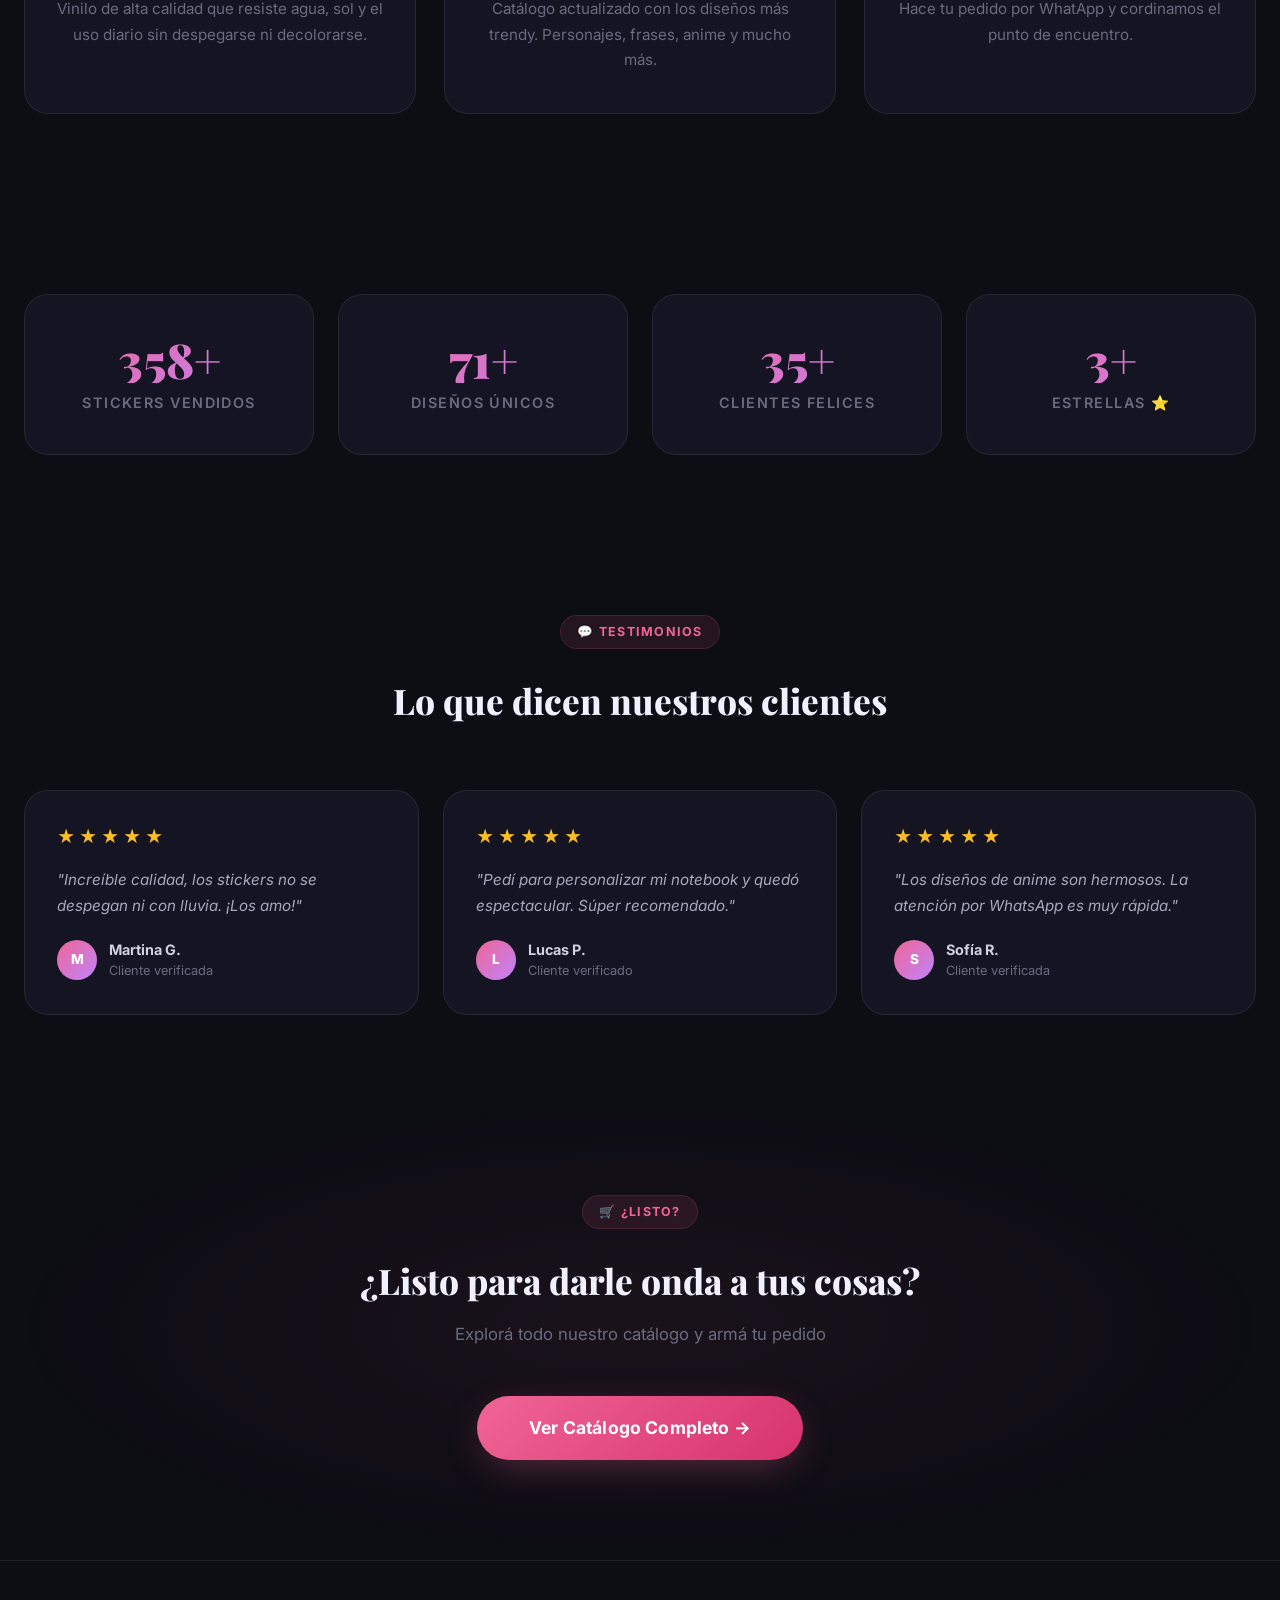
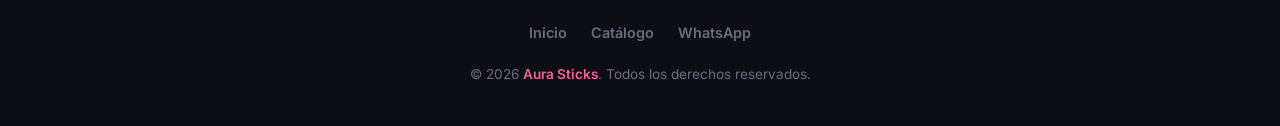
==== commit 37e3c67a: "🎨 PREMIUM REDESIGN: Dark theme, particles, glassmorphism, scroll animations, testimonials" ====
--- a/index.html
+++ b/index.html
@@ -5,22 +5,80 @@
     <meta charset="UTF-8">
     <meta name="viewport" content="width=device-width, initial-scale=1.0">
     <meta name="description"
-        content="Aura Sticks — Los stickers más premium para personalizar tu mundo. Calidad vinilo resistente al agua y al sol.">
+        content="Aura Sticks — Stickers premium de vinilo ultra resistentes. Personalizá tu mundo con estilo.">
     <title>Aura Sticks — Stickers Premium</title>
     <link rel="stylesheet" href="src/styles/global.css">
     <style>
-        /* Estilos específicos de landing (si quedara alguno fuera de global.css) */
+        /* ── Marquee ── */
+        .marquee-section {
+            padding: 60px 0;
+            overflow: hidden;
+        }
+        .marquee-track {
+            display: flex;
+            gap: 60px;
+            animation: marqueeScroll 20s linear infinite;
+            width: max-content;
+        }
+        .marquee-item {
+            font-family: 'Playfair Display', serif;
+            font-size: 2.5rem;
+            font-weight: 900;
+            color: var(--gray-300);
+            white-space: nowrap;
+            opacity: 0.3;
+            user-select: none;
+        }
+        .marquee-item .dot {
+            color: var(--primary);
+            margin: 0 8px;
+        }
+        @keyframes marqueeScroll {
+            from { transform: translateX(0); }
+            to   { transform: translateX(-50%); }
+        }
+
+        /* ── Testimonial ── */
+        .testimonial-section { padding: 80px 0; }
+        .testimonial-grid {
+            display: grid;
+            grid-template-columns: repeat(auto-fit, minmax(300px, 1fr));
+            gap: 24px;
+        }
+        .testimonial-card {
+            padding: 32px;
+            border-radius: var(--radius-lg);
+            background: var(--surface-card);
+            border: 1px solid var(--glass-border);
+            transition: all 0.4s var(--ease);
+        }
+        .testimonial-card:hover {
+            border-color: rgba(240, 101, 149, 0.15);
+            transform: translateY(-4px);
+        }
+        .testimonial-stars { color: #fbbf24; font-size: 1.1rem; margin-bottom: 16px; letter-spacing: 4px; }
+        .testimonial-text { color: var(--gray-700); font-size: 0.95rem; line-height: 1.7; margin-bottom: 20px; font-style: italic; }
+        .testimonial-author { display: flex; align-items: center; gap: 12px; }
+        .testimonial-avatar {
+            width: 40px; height: 40px; border-radius: 50%;
+            background: linear-gradient(135deg, var(--primary), var(--accent));
+            display: flex; align-items: center; justify-content: center;
+            font-weight: 800; font-size: 0.85rem; color: #fff;
+        }
+        .testimonial-name { font-weight: 700; font-size: 0.9rem; color: var(--gray-800); }
+        .testimonial-handle { font-size: 0.8rem; color: var(--gray-500); }
     </style>
 </head>
 
 <body>
+    <canvas id="particles-canvas"></canvas>
     <div class="page-bg"></div>
     <div class="bg-blob bg-blob--1"></div>
     <div class="bg-blob bg-blob--2"></div>
     <div class="bg-blob bg-blob--3"></div>
 
     <!-- NAVBAR -->
-    <nav class="navbar glass-strong" id="main-nav">
+    <nav class="navbar" id="main-nav">
         <div class="navbar-brand">
             <img src="src/assets/logo.png" alt="Aura Sticks" class="navbar-logo">
             <span class="logo-text">Aura Sticks</span>
@@ -36,7 +94,7 @@
     <section class="hero">
         <div class="badge badge-pink hero-badge">✨ Stickers Premium</div>
         <img src="src/assets/logo.png" alt="Aura Sticks" class="hero-logo">
-        <h1 class="hero-title">Personalizá tu mundo<br>con <span>estilo</span></h1>
+        <h1 class="hero-title">Personalizá tu mundo<br>con <span class="gradient-text">estilo</span></h1>
         <p class="hero-desc">Stickers de vinilo ultra resistentes al agua y al sol. Ideales para tu termo, notebook,
             celular o donde quieras.</p>
         <div class="hero-actions">
@@ -45,21 +103,43 @@
         </div>
     </section>
 
+    <!-- MARQUEE -->
+    <div class="marquee-section">
+        <div class="marquee-track">
+            <span class="marquee-item">PREMIUM<span class="dot">·</span></span>
+            <span class="marquee-item">RESISTENTES<span class="dot">·</span></span>
+            <span class="marquee-item">VINILO<span class="dot">·</span></span>
+            <span class="marquee-item">PERSONALIZADOS<span class="dot">·</span></span>
+            <span class="marquee-item">ORIGINALES<span class="dot">·</span></span>
+            <span class="marquee-item">PREMIUM<span class="dot">·</span></span>
+            <span class="marquee-item">RESISTENTES<span class="dot">·</span></span>
+            <span class="marquee-item">VINILO<span class="dot">·</span></span>
+            <span class="marquee-item">PERSONALIZADOS<span class="dot">·</span></span>
+            <span class="marquee-item">ORIGINALES<span class="dot">·</span></span>
+        </div>
+    </div>
+
     <!-- FEATURES -->
     <section class="features">
         <div class="container">
+            <div style="text-align: center; margin-bottom: 60px;" class="reveal">
+                <div class="section-label">¿Por qué elegirnos?</div>
+                <h2 class="section-title">Calidad que se siente</h2>
+                <p class="section-subtitle" style="max-width: 560px; margin-left: auto; margin-right: auto;">Cada
+                    sticker está hecho con materiales premium para que dure años sin perder color ni adherencia.</p>
+            </div>
             <div class="features-grid">
-                <div class="feature-card glass-strong">
+                <div class="feature-card reveal">
                     <div class="feature-icon">🛡️</div>
                     <h3>Ultra Resistentes</h3>
                     <p>Vinilo de alta calidad que resiste agua, sol y el uso diario sin despegarse ni decolorarse.</p>
                 </div>
-                <div class="feature-card glass-strong">
+                <div class="feature-card reveal">
                     <div class="feature-icon">🎨</div>
                     <h3>Diseños Exclusivos</h3>
                     <p>Catálogo actualizado con los diseños más trendy. Personajes, frases, anime y mucho más.</p>
                 </div>
-                <div class="feature-card glass-strong">
+                <div class="feature-card reveal">
                     <div class="feature-icon">🚀</div>
                     <h3>Hace tu pedido</h3>
                     <p>Hace tu pedido por WhatApp y cordinamos el punto de encuentro.</p>
@@ -68,30 +148,204 @@
         </div>
     </section>
 
+    <!-- STATS -->
+    <section class="stats-section">
+        <div class="container">
+            <div class="stats-grid">
+                <div class="stat-item reveal">
+                    <div class="stat-number" data-count="500">0</div>
+                    <div class="stat-label">Stickers vendidos</div>
+                </div>
+                <div class="stat-item reveal">
+                    <div class="stat-number" data-count="100">0</div>
+                    <div class="stat-label">Diseños únicos</div>
+                </div>
+                <div class="stat-item reveal">
+                    <div class="stat-number" data-count="50">0</div>
+                    <div class="stat-label">Clientes felices</div>
+                </div>
+                <div class="stat-item reveal">
+                    <div class="stat-number" data-count="5">0</div>
+                    <div class="stat-label">Estrellas ⭐</div>
+                </div>
+            </div>
+        </div>
+    </section>
+
+    <!-- TESTIMONIALS -->
+    <section class="testimonial-section">
+        <div class="container">
+            <div style="text-align: center; margin-bottom: 60px;" class="reveal">
+                <div class="section-label">💬 Testimonios</div>
+                <h2 class="section-title">Lo que dicen nuestros clientes</h2>
+            </div>
+            <div class="testimonial-grid">
+                <div class="testimonial-card reveal">
+                    <div class="testimonial-stars">★★★★★</div>
+                    <p class="testimonial-text">"Increíble calidad, los stickers no se despegan ni con lluvia. ¡Los amo!"</p>
+                    <div class="testimonial-author">
+                        <div class="testimonial-avatar">M</div>
+                        <div>
+                            <div class="testimonial-name">Martina G.</div>
+                            <div class="testimonial-handle">Cliente verificada</div>
+                        </div>
+                    </div>
+                </div>
+                <div class="testimonial-card reveal">
+                    <div class="testimonial-stars">★★★★★</div>
+                    <p class="testimonial-text">"Pedí para personalizar mi notebook y quedó espectacular. Súper recomendado."</p>
+                    <div class="testimonial-author">
+                        <div class="testimonial-avatar">L</div>
+                        <div>
+                            <div class="testimonial-name">Lucas P.</div>
+                            <div class="testimonial-handle">Cliente verificado</div>
+                        </div>
+                    </div>
+                </div>
+                <div class="testimonial-card reveal">
+                    <div class="testimonial-stars">★★★★★</div>
+                    <p class="testimonial-text">"Los diseños de anime son hermosos. La atención por WhatsApp es muy rápida."</p>
+                    <div class="testimonial-author">
+                        <div class="testimonial-avatar">S</div>
+                        <div>
+                            <div class="testimonial-name">Sofía R.</div>
+                            <div class="testimonial-handle">Cliente verificada</div>
+                        </div>
+                    </div>
+                </div>
+            </div>
+        </div>
+    </section>
+
     <!-- CTA -->
     <section class="showcase">
-        <div class="container">
+        <div class="container reveal">
+            <div class="section-label">🛒 ¿Listo?</div>
             <h2 class="section-title">¿Listo para darle onda a tus cosas?</h2>
             <p class="section-subtitle">Explorá todo nuestro catálogo y armá tu pedido</p>
-            <a href="catalogo.html" class="btn btn-primary" style="padding: 16px 48px; font-size: 1.1rem;">Ver Catálogo
-                Completo</a>
+            <a href="catalogo.html" class="btn btn-primary" style="padding: 18px 52px; font-size: 1.1rem;">Ver Catálogo
+                Completo →</a>
         </div>
     </section>
 
     <!-- FOOTER -->
     <footer class="footer">
         <div class="container">
+            <div class="footer-links">
+                <a href="index.html">Inicio</a>
+                <a href="catalogo.html">Catálogo</a>
+                <a href="https://wa.me/5491168210762" target="_blank">WhatsApp</a>
+            </div>
             <p>© 2026 <a href="index.html">Aura Sticks</a>. Todos los derechos reservados.</p>
         </div>
     </footer>
 
     <script>
-        // Navbar scroll effect
+        // ═══ PARTICLES ═══
+        (function() {
+            const canvas = document.getElementById('particles-canvas');
+            const ctx = canvas.getContext('2d');
+            let particles = [];
+            const PARTICLE_COUNT = 60;
+
+            function resize() {
+                canvas.width = window.innerWidth;
+                canvas.height = window.innerHeight;
+            }
+            resize();
+            window.addEventListener('resize', resize);
+
+            class Particle {
+                constructor() { this.reset(); }
+                reset() {
+                    this.x = Math.random() * canvas.width;
+                    this.y = Math.random() * canvas.height;
+                    this.size = Math.random() * 2 + 0.5;
+                    this.speedX = (Math.random() - 0.5) * 0.3;
+                    this.speedY = (Math.random() - 0.5) * 0.3;
+                    this.opacity = Math.random() * 0.5 + 0.1;
+                    this.pulse = Math.random() * Math.PI * 2;
+                }
+                update() {
+                    this.x += this.speedX;
+                    this.y += this.speedY;
+                    this.pulse += 0.02;
+                    if (this.x < 0 || this.x > canvas.width || this.y < 0 || this.y > canvas.height) this.reset();
+                }
+                draw() {
+                    const glow = Math.sin(this.pulse) * 0.3 + 0.7;
+                    ctx.beginPath();
+                    ctx.arc(this.x, this.y, this.size * glow, 0, Math.PI * 2);
+                    ctx.fillStyle = `rgba(240, 101, 149, ${this.opacity * glow})`;
+                    ctx.fill();
+                }
+            }
+
+            for (let i = 0; i < PARTICLE_COUNT; i++) particles.push(new Particle());
+
+            function animate() {
+                ctx.clearRect(0, 0, canvas.width, canvas.height);
+                particles.forEach(p => { p.update(); p.draw(); });
+
+                // Draw connections
+                for (let i = 0; i < particles.length; i++) {
+                    for (let j = i + 1; j < particles.length; j++) {
+                        const dx = particles[i].x - particles[j].x;
+                        const dy = particles[i].y - particles[j].y;
+                        const dist = Math.sqrt(dx * dx + dy * dy);
+                        if (dist < 120) {
+                            ctx.beginPath();
+                            ctx.moveTo(particles[i].x, particles[i].y);
+                            ctx.lineTo(particles[j].x, particles[j].y);
+                            ctx.strokeStyle = `rgba(240, 101, 149, ${0.06 * (1 - dist / 120)})`;
+                            ctx.lineWidth = 0.5;
+                            ctx.stroke();
+                        }
+                    }
+                }
+                requestAnimationFrame(animate);
+            }
+            animate();
+        })();
+
+        // ═══ SCROLL REVEAL ═══
+        const reveals = document.querySelectorAll('.reveal');
+        const observer = new IntersectionObserver((entries) => {
+            entries.forEach((entry, i) => {
+                if (entry.isIntersecting) {
+                    setTimeout(() => entry.target.classList.add('visible'), i * 100);
+                    observer.unobserve(entry.target);
+                }
+            });
+        }, { threshold: 0.15, rootMargin: '0px 0px -50px 0px' });
+        reveals.forEach(el => observer.observe(el));
+
+        // ═══ ANIMATED COUNTERS ═══
+        const counters = document.querySelectorAll('.stat-number[data-count]');
+        const counterObserver = new IntersectionObserver((entries) => {
+            entries.forEach(entry => {
+                if (entry.isIntersecting) {
+                    const el = entry.target;
+                    const target = parseInt(el.dataset.count);
+                    let current = 0;
+                    const step = target / 60;
+                    const timer = setInterval(() => {
+                        current += step;
+                        if (current >= target) { current = target; clearInterval(timer); }
+                        el.textContent = Math.floor(current) + '+';
+                    }, 16);
+                    counterObserver.unobserve(el);
+                }
+            });
+        }, { threshold: 0.5 });
+        counters.forEach(el => counterObserver.observe(el));
+
+        // ═══ NAVBAR SCROLL ═══
         const nav = document.getElementById('main-nav');
         window.addEventListener('scroll', () => {
-            if (window.scrollY > 50) {
-                nav.style.background = 'rgba(255,255,255,0.92)';
-                nav.style.boxShadow = '0 4px 30px rgba(0,0,0,0.08)';
+            if (window.scrollY > 80) {
+                nav.style.background = 'rgba(13, 13, 20, 0.9)';
+                nav.style.boxShadow = '0 8px 40px rgba(0,0,0,0.5)';
             } else {
                 nav.style.background = '';
                 nav.style.boxShadow = '';
--- a/src/styles/global.css
+++ b/src/styles/global.css
@@ -1,63 +1,69 @@
-@import url('https://fonts.googleapis.com/css2?family=Inter:wght@300;400;500;600;700;800;900&family=Playfair+Display:wght@700;800;900&display=swap');
-
-/* ═══════════════════════════════════════════
-   DESIGN TOKENS
+@import url('https://fonts.googleapis.com/css2?family=Inter:wght@300;400;500;600;700;800;900&family=Playfair+Display:ital,wght@0,700;0,800;0,900;1,700&display=swap');
+
+/* ═══════════════════════════════════════════
+   DESIGN TOKENS — DARK PREMIUM
    ═══════════════════════════════════════════ */
 :root {
-    /* Brand Palette */
-    --pink-50:  #fff0f6;
-    --pink-100: #ffdeeb;
-    --pink-200: #fcc2d7;
-    --pink-300: #faa2c1;
-    --pink-400: #f783ac;
+    /* Brand */
+    --pink-50:  #2d1520;
+    --pink-100: #3d1a2c;
+    --pink-200: #5c2040;
+    --pink-300: #8b2f5f;
+    --pink-400: #d6477a;
     --pink-500: #f06595;
     --pink-600: #e64980;
     --pink-700: #d6336c;
     --pink-800: #c2255c;
     --pink-900: #a61e4d;
 
-    --primary:       #e64980;
-    --primary-light:  #f783ac;
-    --primary-dark:   #c2255c;
-    --primary-glow:   rgba(230, 73, 128, 0.35);
-
-    /* Neutrals */
-    --gray-50:  #f8f9fa;
-    --gray-100: #f1f3f5;
-    --gray-200: #e9ecef;
-    --gray-300: #dee2e6;
-    --gray-400: #ced4da;
-    --gray-500: #adb5bd;
-    --gray-600: #868e96;
-    --gray-700: #495057;
-    --gray-800: #343a40;
-    --gray-900: #212529;
+    --primary:       #f06595;
+    --primary-light:  #ff85a2;
+    --primary-dark:   #d6336c;
+    --primary-glow:   rgba(240, 101, 149, 0.4);
+    --accent:         #c084fc;
+    --accent-glow:    rgba(192, 132, 252, 0.3);
+
+    /* Dark Neutrals */
+    --gray-50:  #0a0a0f;
+    --gray-100: #111118;
+    --gray-200: #1a1a24;
+    --gray-300: #252532;
+    --gray-400: #3a3a4a;
+    --gray-500: #6b6b80;
+    --gray-600: #8b8ba0;
+    --gray-700: #a8a8bc;
+    --gray-800: #d0d0e0;
+    --gray-900: #f0f0ff;
 
     /* Surfaces */
-    --surface:         #ffffff;
-    --surface-elevated: rgba(255, 255, 255, 0.82);
-    --surface-glass:    rgba(255, 255, 255, 0.55);
-    --glass-border:     rgba(255, 255, 255, 0.45);
-    --overlay:          rgba(0, 0, 0, 0.45);
+    --surface:         #0d0d14;
+    --surface-elevated: rgba(20, 20, 32, 0.85);
+    --surface-card:     rgba(25, 25, 40, 0.7);
+    --surface-glass:    rgba(255, 255, 255, 0.04);
+    --glass-border:     rgba(255, 255, 255, 0.08);
+    --overlay:          rgba(0, 0, 0, 0.6);
 
     /* Effects */
-    --shadow-sm:  0 1px 3px rgba(0,0,0,0.06), 0 1px 2px rgba(0,0,0,0.04);
-    --shadow-md:  0 4px 6px -1px rgba(0,0,0,0.07), 0 2px 4px -1px rgba(0,0,0,0.04);
-    --shadow-lg:  0 20px 40px -12px rgba(0,0,0,0.12);
-    --shadow-xl:  0 25px 50px -12px rgba(0,0,0,0.18);
+    --shadow-sm:  0 2px 8px rgba(0,0,0,0.3);
+    --shadow-md:  0 4px 16px rgba(0,0,0,0.4);
+    --shadow-lg:  0 20px 60px -15px rgba(0,0,0,0.6);
+    --shadow-xl:  0 30px 80px -20px rgba(0,0,0,0.7);
     --shadow-pink: 0 10px 40px -10px var(--primary-glow);
+    --shadow-glow: 0 0 30px var(--primary-glow), 0 0 60px rgba(240, 101, 149, 0.15);
 
     /* Radii */
-    --radius-sm: 8px;
-    --radius-md: 14px;
-    --radius-lg: 22px;
-    --radius-xl: 32px;
+    --radius-sm: 10px;
+    --radius-md: 16px;
+    --radius-lg: 24px;
+    --radius-xl: 36px;
     --radius-full: 9999px;
 
     /* Timing */
     --ease: cubic-bezier(0.4, 0, 0.2, 1);
     --ease-spring: cubic-bezier(0.34, 1.56, 0.64, 1);
+    --ease-out: cubic-bezier(0, 0, 0.2, 1);
     --duration: 0.3s;
+    --duration-slow: 0.6s;
 }
 
 /* ═══════════════════════════════════════════
@@ -81,7 +87,7 @@
     line-height: 1.6;
     min-height: 100vh;
     overflow-x: hidden;
-    background: #fff0f6;
+    background: var(--surface);
 }
 
 img { max-width: 100%; display: block; }
@@ -89,76 +95,78 @@
 button { font-family: inherit; }
 
 /* ═══════════════════════════════════════════
-   ANIMATED BACKGROUND
+   ANIMATED DARK BACKGROUND
    ═══════════════════════════════════════════ */
 .page-bg {
     position: fixed;
     inset: 0;
     z-index: -2;
-    background: linear-gradient(160deg, #fff0f6 0%, #ffe3ec 30%, #fcc2d7 60%, #faa2c1 100%);
-    background-size: 300% 300%;
-    animation: bgShift 20s ease infinite;
-}
-
-@keyframes bgShift {
-    0%   { background-position: 0% 50%; }
-    50%  { background-position: 100% 50%; }
-    100% { background-position: 0% 50%; }
+    background: radial-gradient(ellipse at 20% 50%, rgba(240, 101, 149, 0.08) 0%, transparent 50%),
+                radial-gradient(ellipse at 80% 20%, rgba(192, 132, 252, 0.06) 0%, transparent 50%),
+                radial-gradient(ellipse at 50% 80%, rgba(240, 101, 149, 0.05) 0%, transparent 50%),
+                var(--surface);
+    animation: bgPulse 15s ease infinite alternate;
+}
+
+@keyframes bgPulse {
+    0%   { opacity: 1; }
+    50%  { opacity: 0.8; }
+    100% { opacity: 1; }
 }
 
 .bg-blob {
     position: fixed;
     border-radius: 50%;
-    filter: blur(80px);
-    opacity: 0.4;
+    filter: blur(120px);
+    opacity: 0.15;
     z-index: -1;
     pointer-events: none;
 }
 .bg-blob--1 {
+    width: 700px; height: 700px;
+    background: var(--primary);
+    top: -250px; right: -200px;
+    animation: blobFloat 30s ease-in-out infinite alternate;
+}
+.bg-blob--2 {
     width: 600px; height: 600px;
-    background: var(--pink-300);
-    top: -200px; right: -150px;
-    animation: blobFloat 25s ease-in-out infinite alternate;
-}
-.bg-blob--2 {
-    width: 500px; height: 500px;
-    background: var(--pink-400);
-    bottom: -150px; left: -100px;
-    animation: blobFloat 20s ease-in-out infinite alternate-reverse;
+    background: var(--accent);
+    bottom: -200px; left: -150px;
+    animation: blobFloat 25s ease-in-out infinite alternate-reverse;
 }
 .bg-blob--3 {
-    width: 350px; height: 350px;
-    background: var(--pink-200);
+    width: 400px; height: 400px;
+    background: var(--primary-light);
     top: 40%; left: 50%;
-    animation: blobFloat 30s ease-in-out infinite alternate;
+    animation: blobFloat 35s ease-in-out infinite alternate;
 }
 
 @keyframes blobFloat {
     from { transform: translate(0, 0) scale(1) rotate(0deg); }
-    to   { transform: translate(60px, 80px) scale(1.15) rotate(20deg); }
-}
-
-/* ═══════════════════════════════════════════
-   GLASSMORPHISM UTILITY
+    to   { transform: translate(80px, 100px) scale(1.2) rotate(30deg); }
+}
+
+/* ═══════════════════════════════════════════
+   GLASSMORPHISM
    ═══════════════════════════════════════════ */
 .glass {
     background: var(--surface-glass);
-    backdrop-filter: blur(20px) saturate(180%);
-    -webkit-backdrop-filter: blur(20px) saturate(180%);
+    backdrop-filter: blur(20px) saturate(150%);
+    -webkit-backdrop-filter: blur(20px) saturate(150%);
     border: 1px solid var(--glass-border);
     box-shadow: var(--shadow-md);
 }
 
 .glass-strong {
     background: var(--surface-elevated);
-    backdrop-filter: blur(30px) saturate(200%);
-    -webkit-backdrop-filter: blur(30px) saturate(200%);
-    border: 1px solid rgba(255, 255, 255, 0.6);
+    backdrop-filter: blur(40px) saturate(180%);
+    -webkit-backdrop-filter: blur(40px) saturate(180%);
+    border: 1px solid rgba(255, 255, 255, 0.08);
     box-shadow: var(--shadow-lg);
 }
 
 /* ═══════════════════════════════════════════
-   NAVBAR
+   NAVBAR — Floating Island
    ═══════════════════════════════════════════ */
 .navbar {
     position: fixed;
@@ -167,20 +175,24 @@
     transform: translateX(-50%);
     width: calc(100% - 32px);
     max-width: 720px;
-    padding: 10px 10px 10px 24px;
+    padding: 10px 12px 10px 20px;
     border-radius: var(--radius-full);
     display: flex;
     justify-content: space-between;
     align-items: center;
     z-index: 9000;
-    transition: all var(--duration) var(--ease);
+    transition: all 0.4s var(--ease);
+    background: rgba(13, 13, 20, 0.75);
+    backdrop-filter: blur(30px) saturate(180%);
+    -webkit-backdrop-filter: blur(30px) saturate(180%);
+    border: 1px solid rgba(255, 255, 255, 0.06);
+    box-shadow: 0 8px 32px rgba(0,0,0,0.4), inset 0 1px 0 rgba(255,255,255,0.05);
 }
 
 .navbar-brand {
     display: flex;
     align-items: center;
     gap: 8px;
-    height: 100%;
 }
 
 .navbar-logo {
@@ -188,13 +200,14 @@
     width: auto;
     object-fit: contain;
     display: block;
+    filter: drop-shadow(0 0 8px var(--primary-glow));
 }
 
 .logo-text {
     font-family: 'Playfair Display', serif;
     font-weight: 800;
     font-size: 1.1rem;
-    background: linear-gradient(135deg, var(--primary), var(--pink-400));
+    background: linear-gradient(135deg, var(--primary), var(--accent));
     -webkit-background-clip: text;
     -webkit-text-fill-color: transparent;
     background-clip: text;
@@ -212,19 +225,19 @@
     border-radius: var(--radius-full);
     font-weight: 600;
     font-size: 0.85rem;
-    color: var(--gray-700);
+    color: var(--gray-600);
     transition: all var(--duration) var(--ease);
     letter-spacing: 0.01em;
 }
 
 .nav-links a:hover {
-    color: var(--primary);
-    background: var(--pink-50);
+    color: var(--primary-light);
+    background: rgba(240, 101, 149, 0.08);
 }
 
 .nav-links a.active {
     color: #fff;
-    background: var(--primary);
+    background: linear-gradient(135deg, var(--primary), var(--primary-dark));
     box-shadow: var(--shadow-pink);
 }
 
@@ -244,76 +257,196 @@
     cursor: pointer;
     transition: all var(--duration) var(--ease);
     letter-spacing: 0.01em;
-}
+    position: relative;
+    overflow: hidden;
+}
+
+.btn::after {
+    content: '';
+    position: absolute;
+    inset: 0;
+    border-radius: inherit;
+    opacity: 0;
+    transition: opacity var(--duration) var(--ease);
+    background: linear-gradient(135deg, rgba(255,255,255,0.2), transparent);
+}
+
+.btn:hover::after { opacity: 1; }
 
 .btn-primary {
-    background: linear-gradient(135deg, var(--primary), var(--pink-600));
+    background: linear-gradient(135deg, var(--primary), var(--primary-dark));
     color: #fff;
     box-shadow: var(--shadow-pink);
 }
 .btn-primary:hover {
-    transform: translateY(-3px);
-    box-shadow: 0 16px 48px -8px var(--primary-glow);
-}
-.btn-primary:active { transform: translateY(-1px); }
+    transform: translateY(-3px) scale(1.02);
+    box-shadow: var(--shadow-glow);
+}
+.btn-primary:active { transform: translateY(-1px) scale(1); }
 
 .btn-outline {
     background: transparent;
-    color: var(--primary);
-    border: 2px solid var(--primary);
+    color: var(--primary-light);
+    border: 2px solid rgba(240, 101, 149, 0.4);
 }
 .btn-outline:hover {
-    background: var(--primary);
+    background: rgba(240, 101, 149, 0.1);
+    border-color: var(--primary);
     color: #fff;
     transform: translateY(-2px);
 }
 
 .btn-ghost {
-    background: var(--pink-50);
-    color: var(--primary);
+    background: rgba(240, 101, 149, 0.08);
+    color: var(--primary-light);
 }
 .btn-ghost:hover {
-    background: var(--pink-100);
+    background: rgba(240, 101, 149, 0.15);
     transform: translateY(-1px);
 }
 
 /* ═══════════════════════════════════════════
+   HERO
+   ═══════════════════════════════════════════ */
+.hero {
+    min-height: 100vh;
+    display: flex;
+    flex-direction: column;
+    justify-content: center;
+    align-items: center;
+    text-align: center;
+    padding: 120px 24px 80px;
+    position: relative;
+}
+
+.hero-badge {
+    margin-bottom: 24px;
+    animation: fadeInUp 0.6s var(--ease) both;
+}
+
+.hero-logo {
+    width: 200px;
+    height: 200px;
+    object-fit: contain;
+    filter: drop-shadow(0 0 40px var(--primary-glow)) drop-shadow(0 0 80px rgba(240, 101, 149, 0.15));
+    animation: heroFloat 6s ease-in-out infinite;
+    margin-bottom: 40px;
+}
+
+@keyframes heroFloat {
+    0%, 100% { transform: translateY(0) rotate(0deg); }
+    25%      { transform: translateY(-12px) rotate(1deg); }
+    50%      { transform: translateY(-20px) rotate(0deg); }
+    75%      { transform: translateY(-12px) rotate(-1deg); }
+}
+
+.hero-title {
+    font-family: 'Playfair Display', serif;
+    font-size: clamp(2.8rem, 7vw, 5rem);
+    font-weight: 900;
+    line-height: 1.1;
+    margin-bottom: 20px;
+    animation: fadeInUp 0.8s var(--ease) 0.1s both;
+}
+
+.hero-title .gradient-text {
+    background: linear-gradient(135deg, var(--primary), var(--accent), var(--primary-light));
+    background-size: 200% auto;
+    -webkit-background-clip: text;
+    -webkit-text-fill-color: transparent;
+    background-clip: text;
+    animation: gradientShift 4s ease infinite;
+}
+
+@keyframes gradientShift {
+    0%   { background-position: 0% center; }
+    50%  { background-position: 100% center; }
+    100% { background-position: 0% center; }
+}
+
+.hero-desc {
+    font-size: clamp(1rem, 2.5vw, 1.2rem);
+    color: var(--gray-600);
+    max-width: 540px;
+    margin-bottom: 44px;
+    animation: fadeInUp 0.8s var(--ease) 0.2s both;
+    line-height: 1.7;
+}
+
+.hero-actions {
+    display: flex;
+    gap: 16px;
+    flex-wrap: wrap;
+    justify-content: center;
+    animation: fadeInUp 0.8s var(--ease) 0.3s both;
+}
+
+/* ═══════════════════════════════════════════
    FEATURES
    ═══════════════════════════════════════════ */
+.features {
+    padding: 100px 0;
+    position: relative;
+}
+
 .features-grid {
     display: grid;
-    grid-template-columns: repeat(auto-fit, minmax(260px, 1fr));
-    gap: 24px;
+    grid-template-columns: repeat(auto-fit, minmax(280px, 1fr));
+    gap: 28px;
 }
 
 .feature-card {
-    padding: 32px 28px;
+    padding: 40px 32px;
     border-radius: var(--radius-lg);
     text-align: center;
-    transition: transform var(--duration) var(--ease), box-shadow var(--duration) var(--ease);
+    background: var(--surface-card);
+    border: 1px solid var(--glass-border);
+    transition: all 0.4s var(--ease);
+    position: relative;
+    overflow: hidden;
+}
+
+.feature-card::before {
+    content: '';
+    position: absolute;
+    top: 0;
+    left: 0;
+    right: 0;
+    height: 2px;
+    background: linear-gradient(90deg, transparent, var(--primary), transparent);
+    opacity: 0;
+    transition: opacity 0.4s var(--ease);
 }
 
 .feature-card:hover {
-    transform: translateY(-8px);
-    box-shadow: var(--shadow-lg);
-}
+    transform: translateY(-10px);
+    box-shadow: 0 20px 60px -15px rgba(240, 101, 149, 0.2);
+    border-color: rgba(240, 101, 149, 0.15);
+}
+
+.feature-card:hover::before { opacity: 1; }
 
 .feature-icon {
-    width: 60px;
-    height: 60px;
-    border-radius: 18px;
-    background: linear-gradient(135deg, var(--pink-100), var(--pink-200));
+    width: 64px;
+    height: 64px;
+    border-radius: 20px;
+    background: linear-gradient(135deg, rgba(240, 101, 149, 0.15), rgba(192, 132, 252, 0.1));
     display: flex;
     align-items: center;
     justify-content: center;
     font-size: 1.8rem;
-    margin: 0 auto 20px;
-    box-shadow: 0 8px 16px -4px var(--primary-glow);
+    margin: 0 auto 24px;
+    box-shadow: 0 8px 24px -6px var(--primary-glow);
+    transition: transform 0.4s var(--ease);
+}
+
+.feature-card:hover .feature-icon {
+    transform: scale(1.1) rotate(5deg);
 }
 
 .feature-card h3 {
     font-weight: 700;
-    font-size: 1.25rem;
+    font-size: 1.2rem;
     margin-bottom: 12px;
     color: var(--gray-800);
 }
@@ -321,8 +454,106 @@
 .feature-card p {
     font-size: 0.95rem;
     color: var(--gray-500);
-    line-height: 1.6;
-}
+    line-height: 1.7;
+}
+
+/* ═══════════════════════════════════════════
+   STATS SECTION
+   ═══════════════════════════════════════════ */
+.stats-section {
+    padding: 80px 0;
+}
+
+.stats-grid {
+    display: grid;
+    grid-template-columns: repeat(auto-fit, minmax(200px, 1fr));
+    gap: 24px;
+}
+
+.stat-item {
+    text-align: center;
+    padding: 40px 20px;
+    border-radius: var(--radius-lg);
+    background: var(--surface-card);
+    border: 1px solid var(--glass-border);
+    transition: all 0.4s var(--ease);
+}
+
+.stat-item:hover {
+    transform: translateY(-4px);
+    border-color: rgba(240, 101, 149, 0.15);
+}
+
+.stat-number {
+    font-family: 'Playfair Display', serif;
+    font-size: 3rem;
+    font-weight: 900;
+    background: linear-gradient(135deg, var(--primary), var(--accent));
+    -webkit-background-clip: text;
+    -webkit-text-fill-color: transparent;
+    background-clip: text;
+    line-height: 1;
+    margin-bottom: 8px;
+}
+
+.stat-label {
+    font-size: 0.9rem;
+    color: var(--gray-500);
+    font-weight: 600;
+    text-transform: uppercase;
+    letter-spacing: 0.1em;
+}
+
+/* ═══════════════════════════════════════════
+   CTA / SHOWCASE SECTION
+   ═══════════════════════════════════════════ */
+.showcase {
+    padding: 100px 0;
+    text-align: center;
+    position: relative;
+}
+
+.showcase::before {
+    content: '';
+    position: absolute;
+    inset: 0;
+    background: radial-gradient(ellipse at center, rgba(240, 101, 149, 0.06) 0%, transparent 70%);
+    pointer-events: none;
+}
+
+/* ═══════════════════════════════════════════
+   FOOTER
+   ═══════════════════════════════════════════ */
+.footer {
+    padding: 60px 0 40px;
+    text-align: center;
+    color: var(--gray-500);
+    font-size: 0.85rem;
+    border-top: 1px solid var(--glass-border);
+}
+
+.footer a {
+    color: var(--primary);
+    font-weight: 600;
+    transition: color var(--duration) var(--ease);
+}
+
+.footer a:hover { color: var(--primary-light); }
+
+.footer-links {
+    display: flex;
+    justify-content: center;
+    gap: 24px;
+    margin-bottom: 20px;
+}
+
+.footer-links a {
+    color: var(--gray-500);
+    font-size: 0.9rem;
+    transition: color var(--duration) var(--ease);
+}
+
+.footer-links a:hover { color: var(--primary-light); }
 
 /* ═══════════════════════════════════════════
    FORM CONTROLS
@@ -341,21 +572,21 @@
 }
 .form-control {
     width: 100%;
-    padding: 13px 18px;
-    border: 2px solid var(--gray-200);
+    padding: 14px 18px;
+    border: 2px solid var(--gray-300);
     border-radius: var(--radius-md);
     font-size: 0.95rem;
     outline: none;
     transition: border-color var(--duration) var(--ease), box-shadow var(--duration) var(--ease);
-    background: #fff;
+    background: var(--gray-100);
     color: var(--gray-900);
 }
 .form-control:focus {
     border-color: var(--primary);
-    box-shadow: 0 0 0 4px rgba(230, 73, 128, 0.1);
+    box-shadow: 0 0 0 4px rgba(240, 101, 149, 0.1);
 }
 .form-control::placeholder {
-    color: var(--gray-400);
+    color: var(--gray-500);
 }
 
 /* ═══════════════════════════════════════════
@@ -370,16 +601,33 @@
 
 .section-title {
     font-family: 'Playfair Display', serif;
-    font-size: 2rem;
+    font-size: 2.2rem;
     font-weight: 800;
     color: var(--gray-900);
-    margin-bottom: 8px;
+    margin-bottom: 12px;
 }
 
 .section-subtitle {
-    font-size: 1rem;
+    font-size: 1.05rem;
     color: var(--gray-500);
-    margin-bottom: 40px;
+    margin-bottom: 48px;
+    line-height: 1.6;
+}
+
+.section-label {
+    display: inline-flex;
+    align-items: center;
+    gap: 8px;
+    padding: 6px 16px;
+    border-radius: var(--radius-full);
+    font-size: 0.78rem;
+    font-weight: 700;
+    text-transform: uppercase;
+    letter-spacing: 0.1em;
+    background: rgba(240, 101, 149, 0.1);
+    color: var(--primary);
+    border: 1px solid rgba(240, 101, 149, 0.15);
+    margin-bottom: 24px;
 }
 
 .badge {
@@ -393,8 +641,22 @@
     letter-spacing: 0.08em;
 }
 .badge-pink {
-    background: var(--pink-100);
+    background: rgba(240, 101, 149, 0.15);
     color: var(--primary);
+}
+
+/* ═══════════════════════════════════════════
+   SCROLL REVEAL
+   ═══════════════════════════════════════════ */
+.reveal {
+    opacity: 0;
+    transform: translateY(40px);
+    transition: opacity 0.8s var(--ease), transform 0.8s var(--ease);
+}
+
+.reveal.visible {
+    opacity: 1;
+    transform: translateY(0);
 }
 
 /* ═══════════════════════════════════════════
@@ -424,6 +686,10 @@
 @keyframes shimmer {
     0%   { background-position: -200% 0; }
     100% { background-position: 200% 0; }
+}
+@keyframes glow {
+    0%, 100% { box-shadow: 0 0 20px var(--primary-glow); }
+    50%      { box-shadow: var(--shadow-glow); }
 }
 
 .animate-fade-in-up {
@@ -444,30 +710,50 @@
 .delay-5 { animation-delay: 0.5s; }
 
 /* ═══════════════════════════════════════════
+   PARTICLES CANVAS
+   ═══════════════════════════════════════════ */
+#particles-canvas {
+    position: fixed;
+    top: 0;
+    left: 0;
+    width: 100%;
+    height: 100%;
+    z-index: -1;
+    pointer-events: none;
+}
+
+/* ═══════════════════════════════════════════
    RESPONSIVE
    ═══════════════════════════════════════════ */
 @media (max-width: 768px) {
     .navbar {
-        padding: 8px 8px 8px 16px;
+        padding: 8px 8px 8px 14px;
     }
-    .logo-text { font-size: 1rem; }
+    .logo-text { font-size: 0.95rem; }
     .nav-links a {
         padding: 6px 10px;
         font-size: 0.78rem;
     }
-    .section-title { font-size: 1.5rem; }
+    .section-title { font-size: 1.6rem; }
     .container { padding: 0 16px; }
+    .hero { padding: 100px 16px 60px; }
+    .hero-logo { width: 150px; height: 150px; }
+    .hero-title { font-size: clamp(2rem, 8vw, 3rem); }
+    .features-grid { grid-template-columns: 1fr; }
+    .stats-grid { grid-template-columns: repeat(2, 1fr); }
 }
 
 @media (max-width: 480px) {
     .nav-links a { padding: 6px 8px; font-size: 0.72rem; }
+    .hero-actions { flex-direction: column; align-items: center; }
+    .stats-grid { grid-template-columns: 1fr; }
 }
 
 /* ═══════════════════════════════════════════
    LOADING SKELETON
    ═══════════════════════════════════════════ */
 .skeleton {
-    background: linear-gradient(90deg, var(--gray-100) 25%, var(--gray-200) 50%, var(--gray-100) 75%);
+    background: linear-gradient(90deg, var(--gray-200) 25%, var(--gray-300) 50%, var(--gray-200) 75%);
     background-size: 200% 100%;
     animation: shimmer 1.5s infinite;
     border-radius: var(--radius-md);
@@ -494,10 +780,11 @@
     font-weight: 600;
     font-size: 0.9rem;
     color: #fff;
-    background: var(--gray-900);
+    background: var(--gray-200);
     box-shadow: var(--shadow-xl);
     animation: fadeInUp 0.4s var(--ease-spring) both;
     pointer-events: auto;
-}
-.toast--success { background: #2b8a3e; }
-.toast--error   { background: #e03131; }
+    border: 1px solid var(--glass-border);
+}
+.toast--success { background: rgba(34, 139, 34, 0.9); border-color: rgba(34, 139, 34, 0.3); }
+.toast--error   { background: rgba(220, 38, 38, 0.9); border-color: rgba(220, 38, 38, 0.3); }
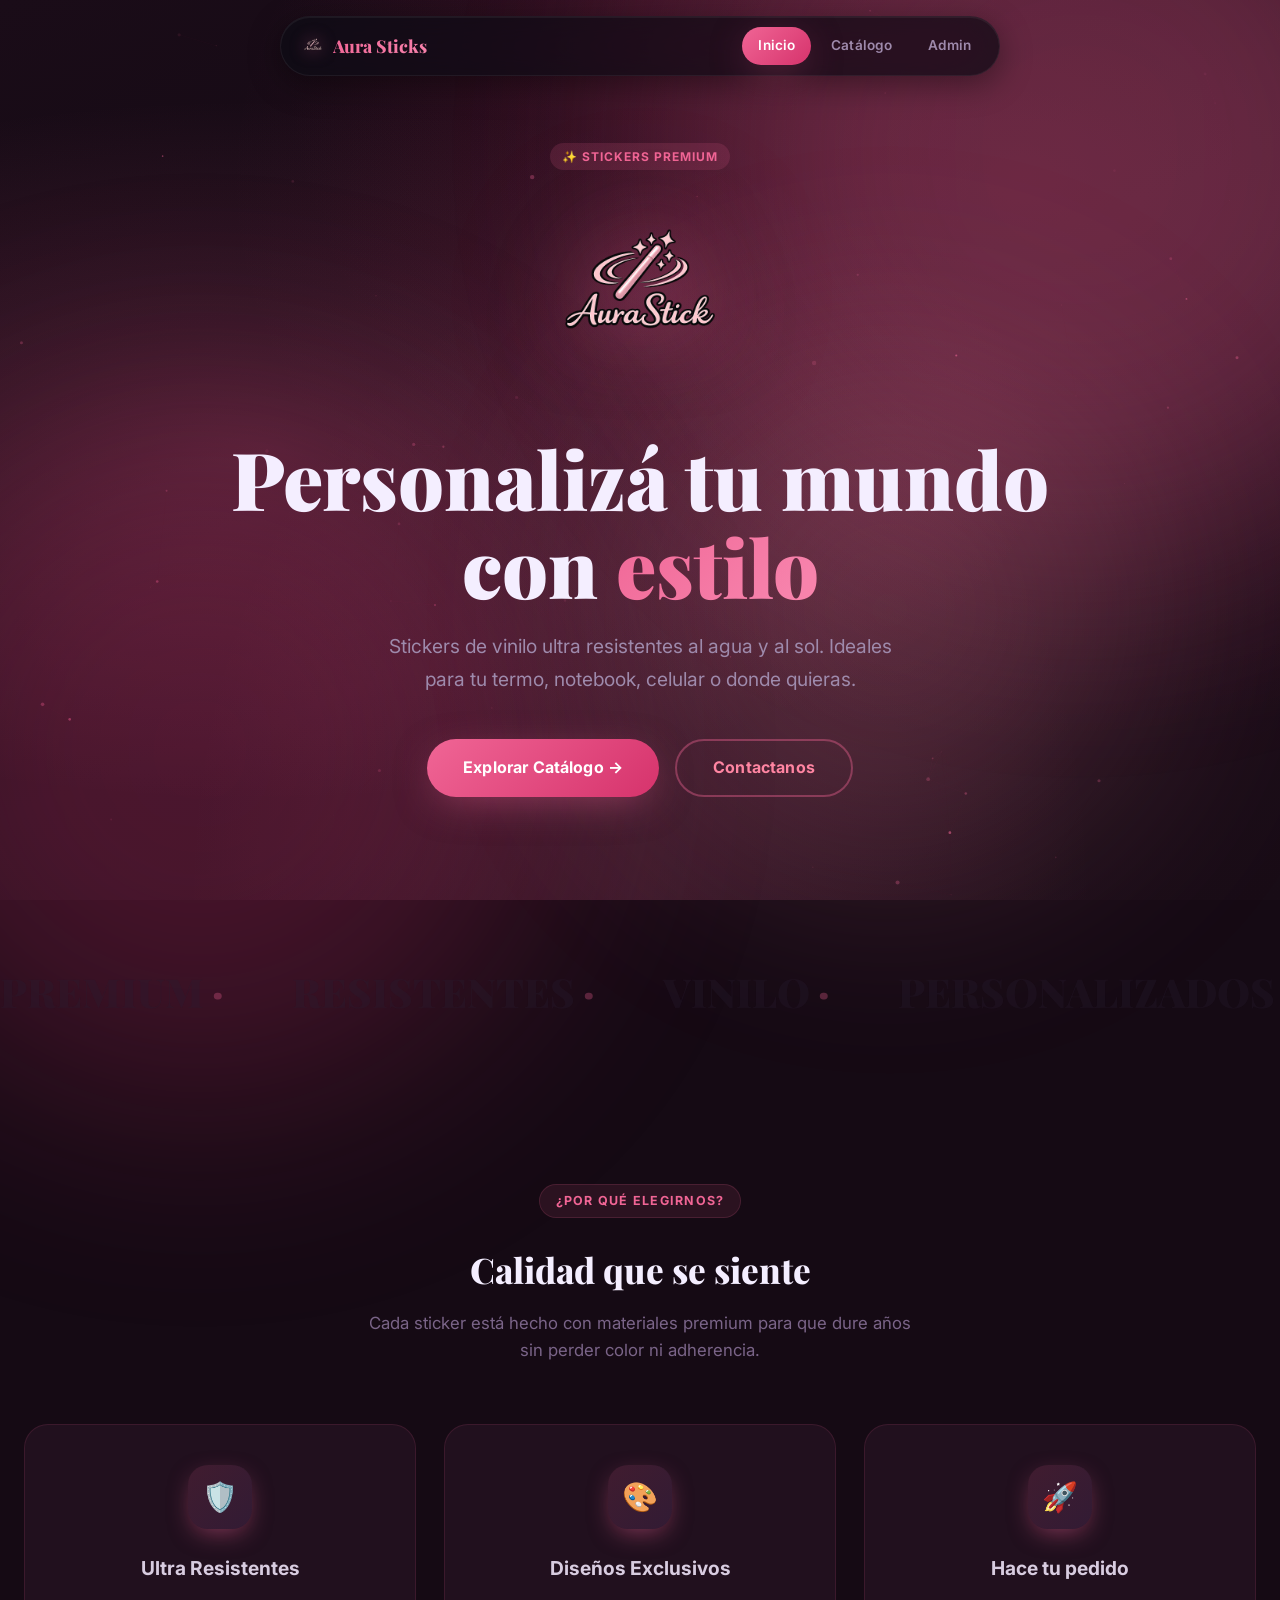
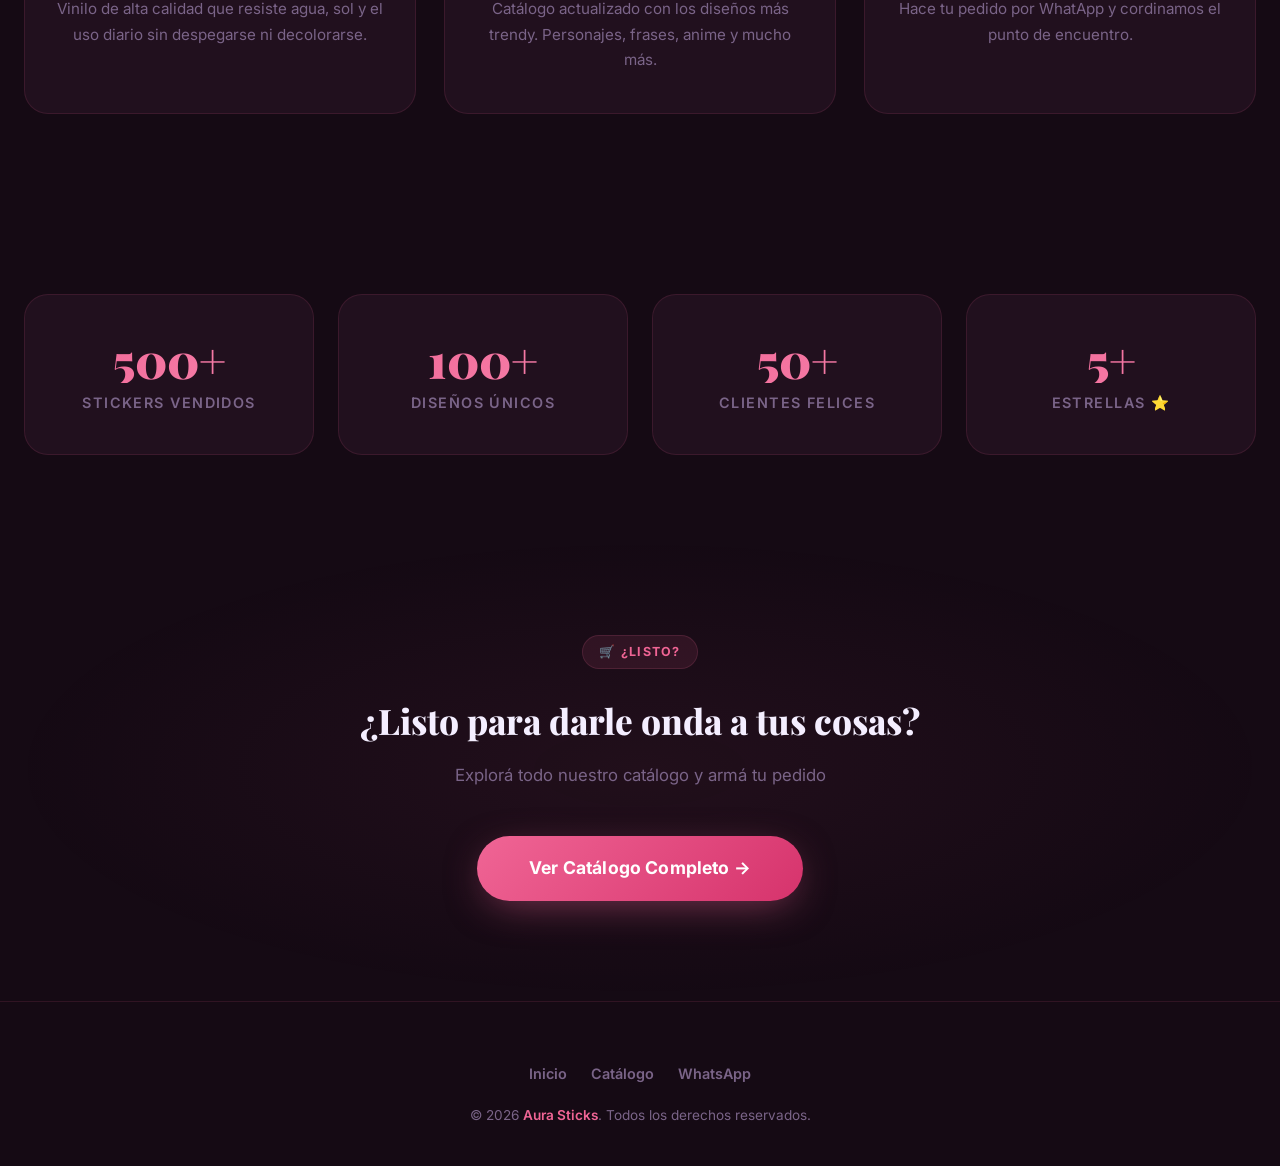
==== commit 095962ff: "🌹 Más rosa en fondo + testimonios eliminados" ====
--- a/index.html
+++ b/index.html
@@ -14,12 +14,14 @@
             padding: 60px 0;
             overflow: hidden;
         }
+
         .marquee-track {
             display: flex;
             gap: 60px;
             animation: marqueeScroll 20s linear infinite;
             width: max-content;
         }
+
         .marquee-item {
             font-family: 'Playfair Display', serif;
             font-size: 2.5rem;
@@ -29,22 +31,33 @@
             opacity: 0.3;
             user-select: none;
         }
+
         .marquee-item .dot {
             color: var(--primary);
             margin: 0 8px;
         }
+
         @keyframes marqueeScroll {
-            from { transform: translateX(0); }
-            to   { transform: translateX(-50%); }
+            from {
+                transform: translateX(0);
+            }
+
+            to {
+                transform: translateX(-50%);
+            }
         }
 
         /* ── Testimonial ── */
-        .testimonial-section { padding: 80px 0; }
+        .testimonial-section {
+            padding: 80px 0;
+        }
+
         .testimonial-grid {
             display: grid;
             grid-template-columns: repeat(auto-fit, minmax(300px, 1fr));
             gap: 24px;
         }
+
         .testimonial-card {
             padding: 32px;
             border-radius: var(--radius-lg);
@@ -52,21 +65,56 @@
             border: 1px solid var(--glass-border);
             transition: all 0.4s var(--ease);
         }
+
         .testimonial-card:hover {
             border-color: rgba(240, 101, 149, 0.15);
             transform: translateY(-4px);
         }
-        .testimonial-stars { color: #fbbf24; font-size: 1.1rem; margin-bottom: 16px; letter-spacing: 4px; }
-        .testimonial-text { color: var(--gray-700); font-size: 0.95rem; line-height: 1.7; margin-bottom: 20px; font-style: italic; }
-        .testimonial-author { display: flex; align-items: center; gap: 12px; }
+
+        .testimonial-stars {
+            color: #fbbf24;
+            font-size: 1.1rem;
+            margin-bottom: 16px;
+            letter-spacing: 4px;
+        }
+
+        .testimonial-text {
+            color: var(--gray-700);
+            font-size: 0.95rem;
+            line-height: 1.7;
+            margin-bottom: 20px;
+            font-style: italic;
+        }
+
+        .testimonial-author {
+            display: flex;
+            align-items: center;
+            gap: 12px;
+        }
+
         .testimonial-avatar {
-            width: 40px; height: 40px; border-radius: 50%;
+            width: 40px;
+            height: 40px;
+            border-radius: 50%;
             background: linear-gradient(135deg, var(--primary), var(--accent));
-            display: flex; align-items: center; justify-content: center;
-            font-weight: 800; font-size: 0.85rem; color: #fff;
-        }
-        .testimonial-name { font-weight: 700; font-size: 0.9rem; color: var(--gray-800); }
-        .testimonial-handle { font-size: 0.8rem; color: var(--gray-500); }
+            display: flex;
+            align-items: center;
+            justify-content: center;
+            font-weight: 800;
+            font-size: 0.85rem;
+            color: #fff;
+        }
+
+        .testimonial-name {
+            font-weight: 700;
+            font-size: 0.9rem;
+            color: var(--gray-800);
+        }
+
+        .testimonial-handle {
+            font-size: 0.8rem;
+            color: var(--gray-500);
+        }
     </style>
 </head>
 
@@ -172,50 +220,7 @@
         </div>
     </section>
 
-    <!-- TESTIMONIALS -->
-    <section class="testimonial-section">
-        <div class="container">
-            <div style="text-align: center; margin-bottom: 60px;" class="reveal">
-                <div class="section-label">💬 Testimonios</div>
-                <h2 class="section-title">Lo que dicen nuestros clientes</h2>
-            </div>
-            <div class="testimonial-grid">
-                <div class="testimonial-card reveal">
-                    <div class="testimonial-stars">★★★★★</div>
-                    <p class="testimonial-text">"Increíble calidad, los stickers no se despegan ni con lluvia. ¡Los amo!"</p>
-                    <div class="testimonial-author">
-                        <div class="testimonial-avatar">M</div>
-                        <div>
-                            <div class="testimonial-name">Martina G.</div>
-                            <div class="testimonial-handle">Cliente verificada</div>
-                        </div>
-                    </div>
-                </div>
-                <div class="testimonial-card reveal">
-                    <div class="testimonial-stars">★★★★★</div>
-                    <p class="testimonial-text">"Pedí para personalizar mi notebook y quedó espectacular. Súper recomendado."</p>
-                    <div class="testimonial-author">
-                        <div class="testimonial-avatar">L</div>
-                        <div>
-                            <div class="testimonial-name">Lucas P.</div>
-                            <div class="testimonial-handle">Cliente verificado</div>
-                        </div>
-                    </div>
-                </div>
-                <div class="testimonial-card reveal">
-                    <div class="testimonial-stars">★★★★★</div>
-                    <p class="testimonial-text">"Los diseños de anime son hermosos. La atención por WhatsApp es muy rápida."</p>
-                    <div class="testimonial-author">
-                        <div class="testimonial-avatar">S</div>
-                        <div>
-                            <div class="testimonial-name">Sofía R.</div>
-                            <div class="testimonial-handle">Cliente verificada</div>
-                        </div>
-                    </div>
-                </div>
-            </div>
-        </div>
-    </section>
+    <!-- TESTIMONIALS (desactivado) -->
 
     <!-- CTA -->
     <section class="showcase">
@@ -242,7 +247,7 @@
 
     <script>
         // ═══ PARTICLES ═══
-        (function() {
+        (function () {
             const canvas = document.getElementById('particles-canvas');
             const ctx = canvas.getContext('2d');
             let particles = [];
--- a/src/styles/global.css
+++ b/src/styles/global.css
@@ -19,29 +19,29 @@
     --primary:       #f06595;
     --primary-light:  #ff85a2;
     --primary-dark:   #d6336c;
-    --primary-glow:   rgba(240, 101, 149, 0.4);
-    --accent:         #c084fc;
-    --accent-glow:    rgba(192, 132, 252, 0.3);
-
-    /* Dark Neutrals */
-    --gray-50:  #0a0a0f;
-    --gray-100: #111118;
-    --gray-200: #1a1a24;
-    --gray-300: #252532;
-    --gray-400: #3a3a4a;
-    --gray-500: #6b6b80;
-    --gray-600: #8b8ba0;
-    --gray-700: #a8a8bc;
-    --gray-800: #d0d0e0;
-    --gray-900: #f0f0ff;
-
-    /* Surfaces */
-    --surface:         #0d0d14;
-    --surface-elevated: rgba(20, 20, 32, 0.85);
-    --surface-card:     rgba(25, 25, 40, 0.7);
-    --surface-glass:    rgba(255, 255, 255, 0.04);
-    --glass-border:     rgba(255, 255, 255, 0.08);
-    --overlay:          rgba(0, 0, 0, 0.6);
+    --primary-glow:   rgba(240, 101, 149, 0.5);
+    --accent:         #f783ac;
+    --accent-glow:    rgba(247, 131, 172, 0.35);
+
+    /* Dark Neutrals — pink-tinted */
+    --gray-50:  #0c0810;
+    --gray-100: #140e18;
+    --gray-200: #1e1524;
+    --gray-300: #2a1e32;
+    --gray-400: #3d2d4a;
+    --gray-500: #7a6488;
+    --gray-600: #9e8aac;
+    --gray-700: #b8a8c4;
+    --gray-800: #d8cce0;
+    --gray-900: #f4eeff;
+
+    /* Surfaces — rosy-dark */
+    --surface:         #150a14;
+    --surface-elevated: rgba(32, 14, 28, 0.9);
+    --surface-card:     rgba(38, 18, 34, 0.78);
+    --surface-glass:    rgba(240, 101, 149, 0.05);
+    --glass-border:     rgba(240, 101, 149, 0.12);
+    --overlay:          rgba(15, 5, 12, 0.6);
 
     /* Effects */
     --shadow-sm:  0 2px 8px rgba(0,0,0,0.3);
@@ -49,7 +49,7 @@
     --shadow-lg:  0 20px 60px -15px rgba(0,0,0,0.6);
     --shadow-xl:  0 30px 80px -20px rgba(0,0,0,0.7);
     --shadow-pink: 0 10px 40px -10px var(--primary-glow);
-    --shadow-glow: 0 0 30px var(--primary-glow), 0 0 60px rgba(240, 101, 149, 0.15);
+    --shadow-glow: 0 0 30px var(--primary-glow), 0 0 80px rgba(240, 101, 149, 0.2);
 
     /* Radii */
     --radius-sm: 10px;
@@ -87,7 +87,7 @@
     line-height: 1.6;
     min-height: 100vh;
     overflow-x: hidden;
-    background: var(--surface);
+    background: #150a14;
 }
 
 img { max-width: 100%; display: block; }
@@ -101,10 +101,11 @@
     position: fixed;
     inset: 0;
     z-index: -2;
-    background: radial-gradient(ellipse at 20% 50%, rgba(240, 101, 149, 0.08) 0%, transparent 50%),
-                radial-gradient(ellipse at 80% 20%, rgba(192, 132, 252, 0.06) 0%, transparent 50%),
-                radial-gradient(ellipse at 50% 80%, rgba(240, 101, 149, 0.05) 0%, transparent 50%),
-                var(--surface);
+    background: radial-gradient(ellipse at 20% 50%, rgba(240, 101, 149, 0.22) 0%, transparent 55%),
+                radial-gradient(ellipse at 80% 20%, rgba(214, 51, 108, 0.18) 0%, transparent 55%),
+                radial-gradient(ellipse at 50% 100%, rgba(240, 101, 149, 0.15) 0%, transparent 50%),
+                radial-gradient(ellipse at 50% 0%, rgba(166, 30, 77, 0.12) 0%, transparent 40%),
+                linear-gradient(160deg, #1a0c18 0%, #150a14 30%, #1d0e1a 60%, #180c16 100%);
     animation: bgPulse 15s ease infinite alternate;
 }
 
@@ -123,21 +124,24 @@
     pointer-events: none;
 }
 .bg-blob--1 {
-    width: 700px; height: 700px;
+    width: 800px; height: 800px;
     background: var(--primary);
     top: -250px; right: -200px;
+    opacity: 0.28;
     animation: blobFloat 30s ease-in-out infinite alternate;
 }
 .bg-blob--2 {
-    width: 600px; height: 600px;
-    background: var(--accent);
+    width: 700px; height: 700px;
+    background: var(--primary-dark);
     bottom: -200px; left: -150px;
+    opacity: 0.25;
     animation: blobFloat 25s ease-in-out infinite alternate-reverse;
 }
 .bg-blob--3 {
-    width: 400px; height: 400px;
+    width: 500px; height: 500px;
     background: var(--primary-light);
     top: 40%; left: 50%;
+    opacity: 0.22;
     animation: blobFloat 35s ease-in-out infinite alternate;
 }
 
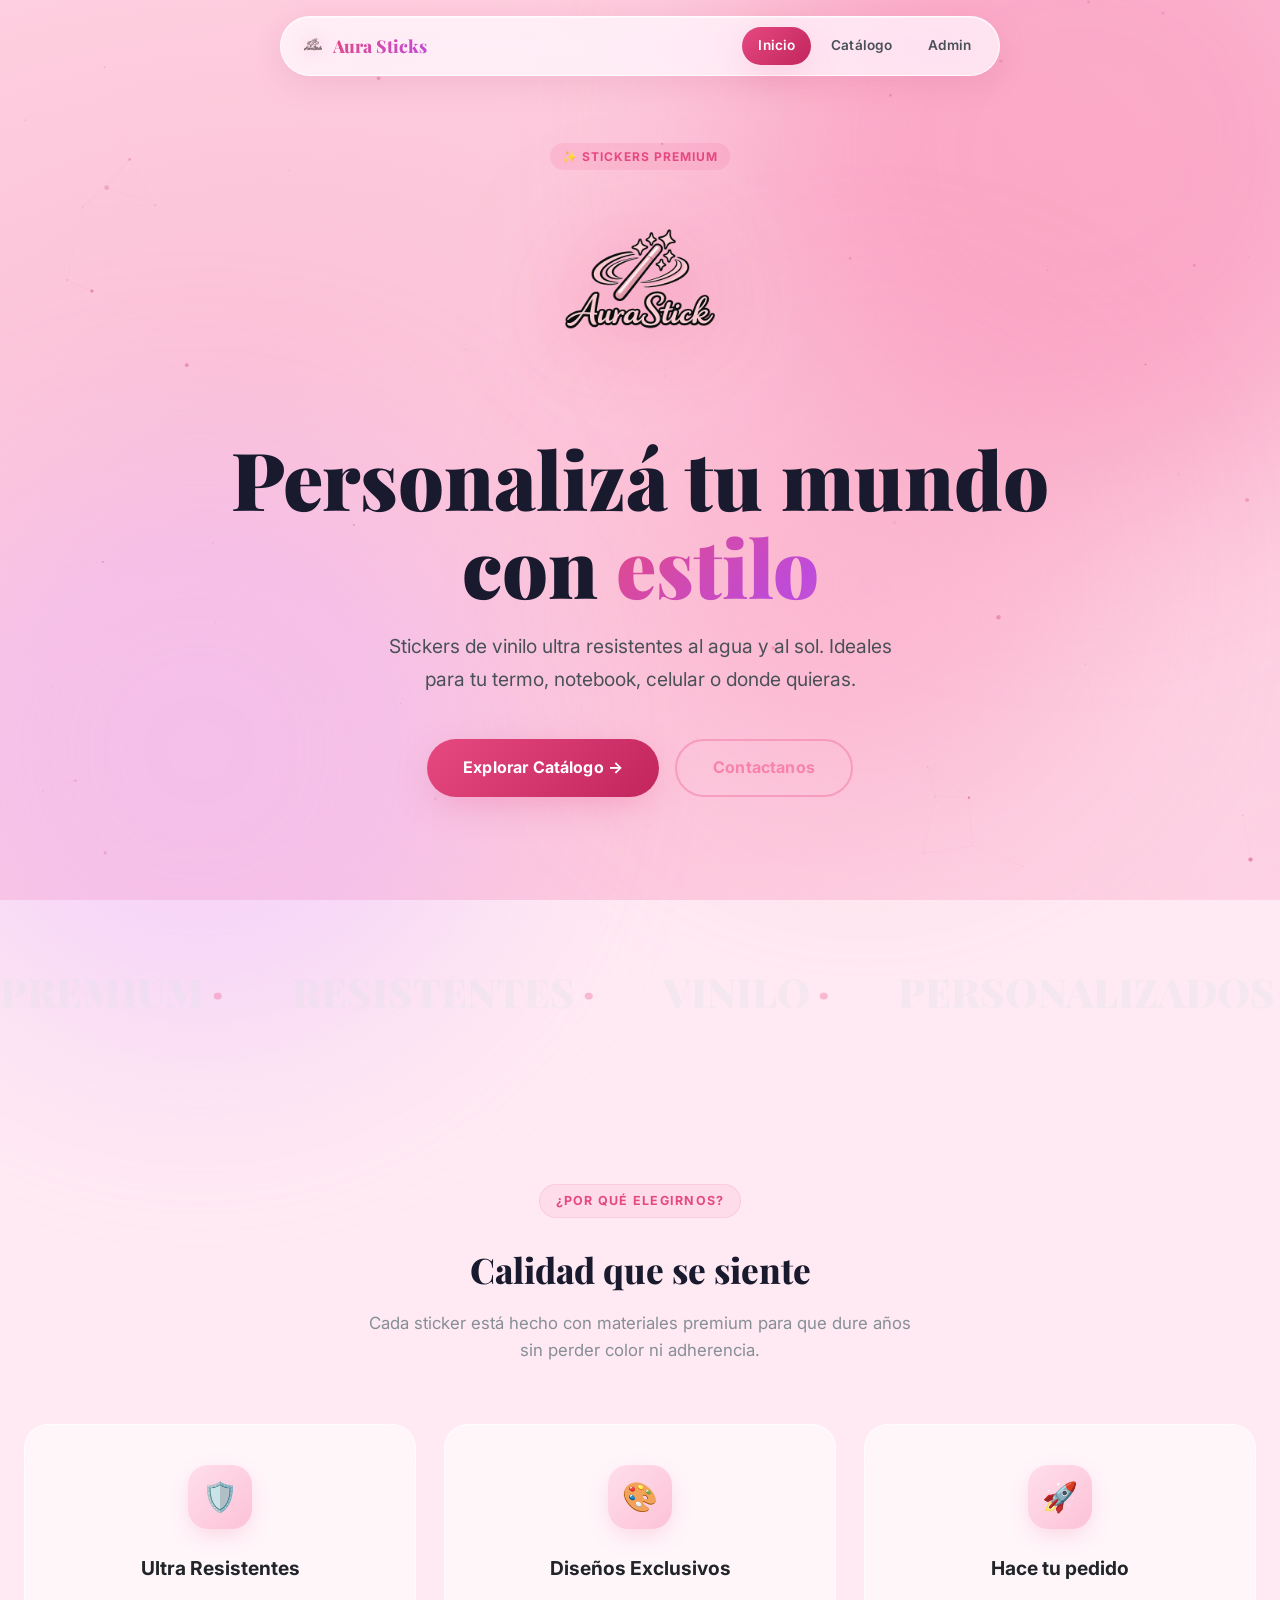
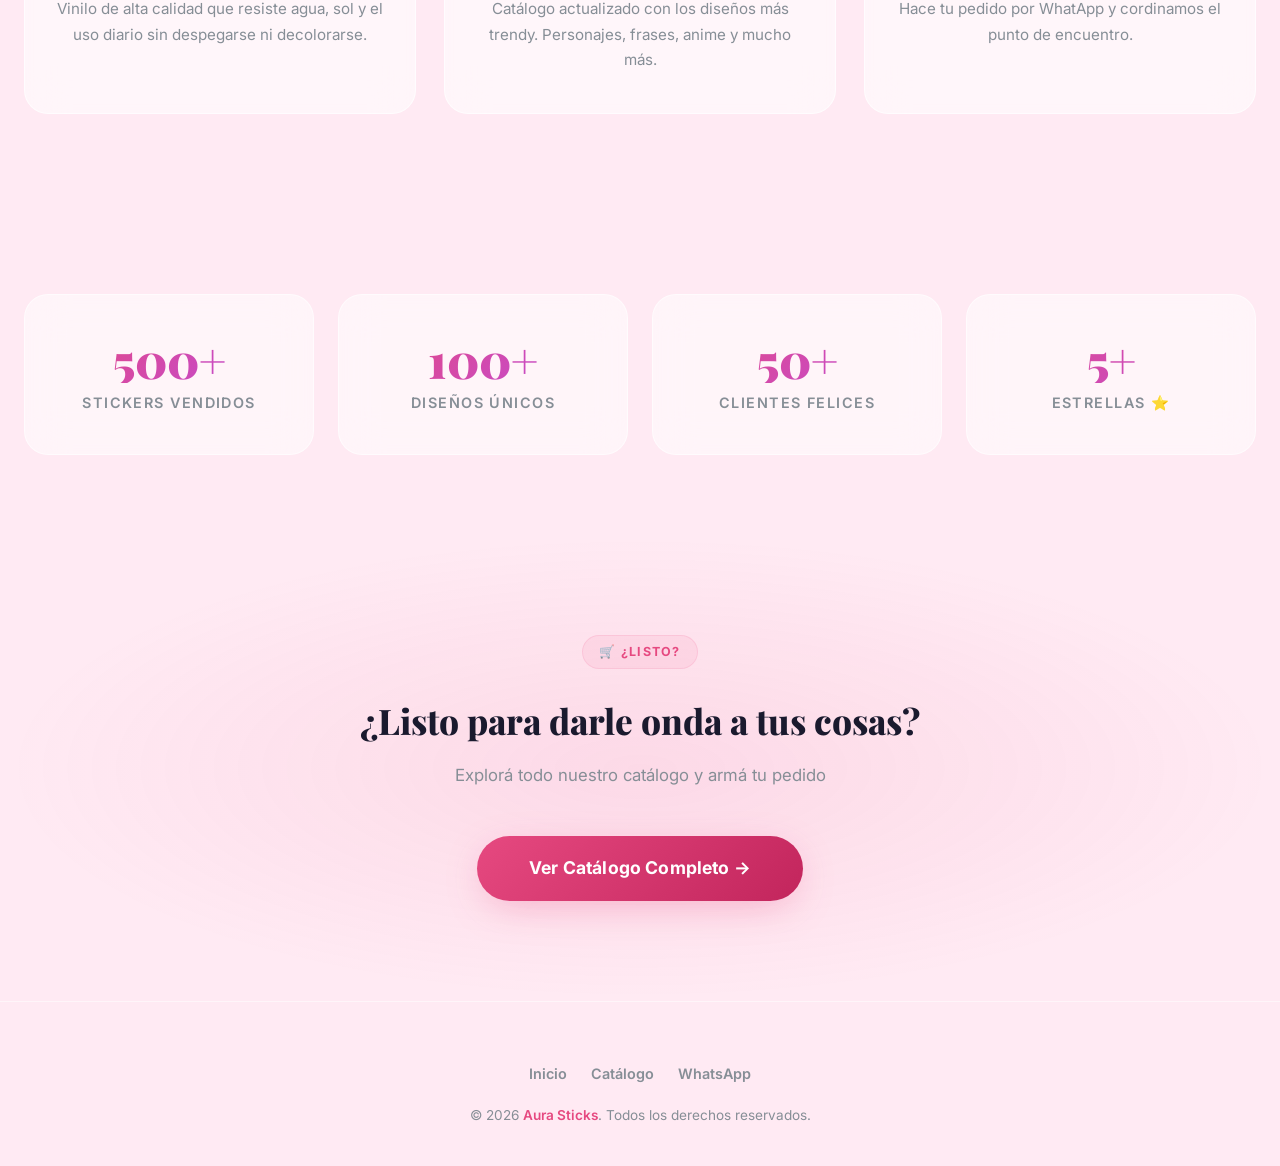
==== commit 250ff100: "🌸 PINK REVOLUTION: Fondo rosa vibrante con aurora animada, glassmorphism blanco" ====
--- a/index.html
+++ b/index.html
@@ -281,7 +281,7 @@
                     const glow = Math.sin(this.pulse) * 0.3 + 0.7;
                     ctx.beginPath();
                     ctx.arc(this.x, this.y, this.size * glow, 0, Math.PI * 2);
-                    ctx.fillStyle = `rgba(240, 101, 149, ${this.opacity * glow})`;
+                    ctx.fillStyle = `rgba(200, 50, 100, ${this.opacity * glow})`;
                     ctx.fill();
                 }
             }
@@ -302,7 +302,7 @@
                             ctx.beginPath();
                             ctx.moveTo(particles[i].x, particles[i].y);
                             ctx.lineTo(particles[j].x, particles[j].y);
-                            ctx.strokeStyle = `rgba(240, 101, 149, ${0.06 * (1 - dist / 120)})`;
+                            ctx.strokeStyle = `rgba(200, 50, 100, ${0.08 * (1 - dist / 120)})`;
                             ctx.lineWidth = 0.5;
                             ctx.stroke();
                         }
@@ -349,8 +349,8 @@
         const nav = document.getElementById('main-nav');
         window.addEventListener('scroll', () => {
             if (window.scrollY > 80) {
-                nav.style.background = 'rgba(13, 13, 20, 0.9)';
-                nav.style.boxShadow = '0 8px 40px rgba(0,0,0,0.5)';
+                nav.style.background = 'rgba(255, 255, 255, 0.92)';
+                nav.style.boxShadow = '0 4px 30px rgba(166, 30, 77, 0.1)';
             } else {
                 nav.style.background = '';
                 nav.style.boxShadow = '';
--- a/src/styles/global.css
+++ b/src/styles/global.css
@@ -4,52 +4,52 @@
    DESIGN TOKENS — DARK PREMIUM
    ═══════════════════════════════════════════ */
 :root {
-    /* Brand */
-    --pink-50:  #2d1520;
-    --pink-100: #3d1a2c;
-    --pink-200: #5c2040;
-    --pink-300: #8b2f5f;
-    --pink-400: #d6477a;
+    /* Brand Palette */
+    --pink-50:  #fff0f6;
+    --pink-100: #ffdeeb;
+    --pink-200: #fcc2d7;
+    --pink-300: #faa2c1;
+    --pink-400: #f783ac;
     --pink-500: #f06595;
     --pink-600: #e64980;
     --pink-700: #d6336c;
     --pink-800: #c2255c;
     --pink-900: #a61e4d;
 
-    --primary:       #f06595;
-    --primary-light:  #ff85a2;
-    --primary-dark:   #d6336c;
-    --primary-glow:   rgba(240, 101, 149, 0.5);
-    --accent:         #f783ac;
-    --accent-glow:    rgba(247, 131, 172, 0.35);
-
-    /* Dark Neutrals — pink-tinted */
-    --gray-50:  #0c0810;
-    --gray-100: #140e18;
-    --gray-200: #1e1524;
-    --gray-300: #2a1e32;
-    --gray-400: #3d2d4a;
-    --gray-500: #7a6488;
-    --gray-600: #9e8aac;
-    --gray-700: #b8a8c4;
-    --gray-800: #d8cce0;
-    --gray-900: #f4eeff;
-
-    /* Surfaces — rosy-dark */
-    --surface:         #150a14;
-    --surface-elevated: rgba(32, 14, 28, 0.9);
-    --surface-card:     rgba(38, 18, 34, 0.78);
-    --surface-glass:    rgba(240, 101, 149, 0.05);
-    --glass-border:     rgba(240, 101, 149, 0.12);
-    --overlay:          rgba(15, 5, 12, 0.6);
+    --primary:       #e64980;
+    --primary-light:  #f783ac;
+    --primary-dark:   #c2255c;
+    --primary-glow:   rgba(230, 73, 128, 0.4);
+    --accent:         #be4bdb;
+    --accent-glow:    rgba(190, 75, 219, 0.3);
+
+    /* Neutrals */
+    --gray-50:  #f8f9fa;
+    --gray-100: #f1f3f5;
+    --gray-200: #e9ecef;
+    --gray-300: #dee2e6;
+    --gray-400: #ced4da;
+    --gray-500: #868e96;
+    --gray-600: #495057;
+    --gray-700: #343a40;
+    --gray-800: #212529;
+    --gray-900: #1a1a2e;
+
+    /* Surfaces — Pink-glass */
+    --surface:         #ffeaf3;
+    --surface-elevated: rgba(255, 255, 255, 0.75);
+    --surface-card:     rgba(255, 255, 255, 0.6);
+    --surface-glass:    rgba(255, 255, 255, 0.4);
+    --glass-border:     rgba(255, 255, 255, 0.5);
+    --overlay:          rgba(0, 0, 0, 0.3);
 
     /* Effects */
-    --shadow-sm:  0 2px 8px rgba(0,0,0,0.3);
-    --shadow-md:  0 4px 16px rgba(0,0,0,0.4);
-    --shadow-lg:  0 20px 60px -15px rgba(0,0,0,0.6);
-    --shadow-xl:  0 30px 80px -20px rgba(0,0,0,0.7);
+    --shadow-sm:  0 2px 8px rgba(166, 30, 77, 0.08);
+    --shadow-md:  0 4px 16px rgba(166, 30, 77, 0.1);
+    --shadow-lg:  0 20px 60px -15px rgba(166, 30, 77, 0.15);
+    --shadow-xl:  0 30px 80px -20px rgba(166, 30, 77, 0.2);
     --shadow-pink: 0 10px 40px -10px var(--primary-glow);
-    --shadow-glow: 0 0 30px var(--primary-glow), 0 0 80px rgba(240, 101, 149, 0.2);
+    --shadow-glow: 0 0 30px var(--primary-glow), 0 0 60px rgba(230, 73, 128, 0.2);
 
     /* Radii */
     --radius-sm: 10px;
@@ -87,7 +87,7 @@
     line-height: 1.6;
     min-height: 100vh;
     overflow-x: hidden;
-    background: #150a14;
+    background: #ffeaf3;
 }
 
 img { max-width: 100%; display: block; }
@@ -101,53 +101,56 @@
     position: fixed;
     inset: 0;
     z-index: -2;
-    background: radial-gradient(ellipse at 20% 50%, rgba(240, 101, 149, 0.22) 0%, transparent 55%),
-                radial-gradient(ellipse at 80% 20%, rgba(214, 51, 108, 0.18) 0%, transparent 55%),
-                radial-gradient(ellipse at 50% 100%, rgba(240, 101, 149, 0.15) 0%, transparent 50%),
-                radial-gradient(ellipse at 50% 0%, rgba(166, 30, 77, 0.12) 0%, transparent 40%),
-                linear-gradient(160deg, #1a0c18 0%, #150a14 30%, #1d0e1a 60%, #180c16 100%);
-    animation: bgPulse 15s ease infinite alternate;
-}
-
-@keyframes bgPulse {
-    0%   { opacity: 1; }
-    50%  { opacity: 0.8; }
-    100% { opacity: 1; }
+    background: 
+        radial-gradient(ellipse at 10% 20%, #fcc2d7 0%, transparent 50%),
+        radial-gradient(ellipse at 90% 80%, #f8a4c8 0%, transparent 50%),
+        radial-gradient(ellipse at 50% 50%, #ffe0ed 0%, transparent 60%),
+        radial-gradient(ellipse at 30% 80%, #e8b4fe44 0%, transparent 40%),
+        linear-gradient(160deg, #ffe3ec 0%, #ffd6e8 25%, #fcc2d7 50%, #ffb6d5 75%, #ffa8cc 100%);
+    background-size: 200% 200%;
+    animation: auroraShift 12s ease infinite;
+}
+
+@keyframes auroraShift {
+    0%   { background-position: 0% 0%; }
+    25%  { background-position: 100% 50%; }
+    50%  { background-position: 50% 100%; }
+    75%  { background-position: 0% 50%; }
+    100% { background-position: 0% 0%; }
 }
 
 .bg-blob {
     position: fixed;
     border-radius: 50%;
-    filter: blur(120px);
-    opacity: 0.15;
+    filter: blur(100px);
     z-index: -1;
     pointer-events: none;
 }
 .bg-blob--1 {
-    width: 800px; height: 800px;
-    background: var(--primary);
-    top: -250px; right: -200px;
-    opacity: 0.28;
+    width: 700px; height: 700px;
+    background: #f783ac;
+    top: -200px; right: -150px;
+    opacity: 0.5;
+    animation: blobFloat 25s ease-in-out infinite alternate;
+}
+.bg-blob--2 {
+    width: 600px; height: 600px;
+    background: #e8b4fe;
+    bottom: -150px; left: -100px;
+    opacity: 0.4;
+    animation: blobFloat 20s ease-in-out infinite alternate-reverse;
+}
+.bg-blob--3 {
+    width: 450px; height: 450px;
+    background: #faa2c1;
+    top: 40%; left: 50%;
+    opacity: 0.45;
     animation: blobFloat 30s ease-in-out infinite alternate;
-}
-.bg-blob--2 {
-    width: 700px; height: 700px;
-    background: var(--primary-dark);
-    bottom: -200px; left: -150px;
-    opacity: 0.25;
-    animation: blobFloat 25s ease-in-out infinite alternate-reverse;
-}
-.bg-blob--3 {
-    width: 500px; height: 500px;
-    background: var(--primary-light);
-    top: 40%; left: 50%;
-    opacity: 0.22;
-    animation: blobFloat 35s ease-in-out infinite alternate;
 }
 
 @keyframes blobFloat {
     from { transform: translate(0, 0) scale(1) rotate(0deg); }
-    to   { transform: translate(80px, 100px) scale(1.2) rotate(30deg); }
+    to   { transform: translate(60px, 80px) scale(1.15) rotate(20deg); }
 }
 
 /* ═══════════════════════════════════════════
@@ -162,11 +165,11 @@
 }
 
 .glass-strong {
-    background: var(--surface-elevated);
-    backdrop-filter: blur(40px) saturate(180%);
-    -webkit-backdrop-filter: blur(40px) saturate(180%);
-    border: 1px solid rgba(255, 255, 255, 0.08);
-    box-shadow: var(--shadow-lg);
+    background: rgba(255, 255, 255, 0.65);
+    backdrop-filter: blur(30px) saturate(200%);
+    -webkit-backdrop-filter: blur(30px) saturate(200%);
+    border: 1px solid rgba(255, 255, 255, 0.7);
+    box-shadow: var(--shadow-md);
 }
 
 /* ═══════════════════════════════════════════
@@ -186,11 +189,11 @@
     align-items: center;
     z-index: 9000;
     transition: all 0.4s var(--ease);
-    background: rgba(13, 13, 20, 0.75);
-    backdrop-filter: blur(30px) saturate(180%);
-    -webkit-backdrop-filter: blur(30px) saturate(180%);
-    border: 1px solid rgba(255, 255, 255, 0.06);
-    box-shadow: 0 8px 32px rgba(0,0,0,0.4), inset 0 1px 0 rgba(255,255,255,0.05);
+    background: rgba(255, 255, 255, 0.7);
+    backdrop-filter: blur(30px) saturate(200%);
+    -webkit-backdrop-filter: blur(30px) saturate(200%);
+    border: 1px solid rgba(255, 255, 255, 0.8);
+    box-shadow: 0 8px 32px rgba(166, 30, 77, 0.1), inset 0 1px 0 rgba(255,255,255,0.5);
 }
 
 .navbar-brand {
@@ -235,8 +238,8 @@
 }
 
 .nav-links a:hover {
-    color: var(--primary-light);
-    background: rgba(240, 101, 149, 0.08);
+    color: var(--primary);
+    background: var(--pink-50);
 }
 
 .nav-links a.active {
@@ -403,8 +406,10 @@
     padding: 40px 32px;
     border-radius: var(--radius-lg);
     text-align: center;
-    background: var(--surface-card);
-    border: 1px solid var(--glass-border);
+    background: rgba(255, 255, 255, 0.55);
+    border: 1px solid rgba(255, 255, 255, 0.7);
+    backdrop-filter: blur(20px);
+    -webkit-backdrop-filter: blur(20px);
     transition: all 0.4s var(--ease);
     position: relative;
     overflow: hidden;
@@ -416,16 +421,16 @@
     top: 0;
     left: 0;
     right: 0;
-    height: 2px;
-    background: linear-gradient(90deg, transparent, var(--primary), transparent);
+    height: 3px;
+    background: linear-gradient(90deg, transparent, var(--primary), var(--accent), transparent);
     opacity: 0;
     transition: opacity 0.4s var(--ease);
 }
 
 .feature-card:hover {
-    transform: translateY(-10px);
-    box-shadow: 0 20px 60px -15px rgba(240, 101, 149, 0.2);
-    border-color: rgba(240, 101, 149, 0.15);
+    transform: translateY(-10px) scale(1.02);
+    box-shadow: 0 20px 60px -15px rgba(230, 73, 128, 0.25);
+    background: rgba(255, 255, 255, 0.75);
 }
 
 .feature-card:hover::before { opacity: 1; }
@@ -434,13 +439,13 @@
     width: 64px;
     height: 64px;
     border-radius: 20px;
-    background: linear-gradient(135deg, rgba(240, 101, 149, 0.15), rgba(192, 132, 252, 0.1));
+    background: linear-gradient(135deg, var(--pink-100), var(--pink-200));
     display: flex;
     align-items: center;
     justify-content: center;
     font-size: 1.8rem;
     margin: 0 auto 24px;
-    box-shadow: 0 8px 24px -6px var(--primary-glow);
+    box-shadow: 0 8px 24px -6px rgba(230, 73, 128, 0.25);
     transition: transform 0.4s var(--ease);
 }
 
@@ -478,14 +483,17 @@
     text-align: center;
     padding: 40px 20px;
     border-radius: var(--radius-lg);
-    background: var(--surface-card);
-    border: 1px solid var(--glass-border);
+    background: rgba(255, 255, 255, 0.5);
+    border: 1px solid rgba(255, 255, 255, 0.6);
+    backdrop-filter: blur(20px);
+    -webkit-backdrop-filter: blur(20px);
     transition: all 0.4s var(--ease);
 }
 
 .stat-item:hover {
-    transform: translateY(-4px);
-    border-color: rgba(240, 101, 149, 0.15);
+    transform: translateY(-6px) scale(1.03);
+    box-shadow: 0 16px 40px -10px rgba(230, 73, 128, 0.2);
+    background: rgba(255, 255, 255, 0.7);
 }
 
 .stat-number {
@@ -521,7 +529,7 @@
     content: '';
     position: absolute;
     inset: 0;
-    background: radial-gradient(ellipse at center, rgba(240, 101, 149, 0.06) 0%, transparent 70%);
+    background: radial-gradient(ellipse at center, rgba(230, 73, 128, 0.1) 0%, transparent 70%);
     pointer-events: none;
 }
 
@@ -577,12 +585,12 @@
 .form-control {
     width: 100%;
     padding: 14px 18px;
-    border: 2px solid var(--gray-300);
+    border: 2px solid var(--gray-200);
     border-radius: var(--radius-md);
     font-size: 0.95rem;
     outline: none;
     transition: border-color var(--duration) var(--ease), box-shadow var(--duration) var(--ease);
-    background: var(--gray-100);
+    background: #fff;
     color: var(--gray-900);
 }
 .form-control:focus {
@@ -757,7 +765,7 @@
    LOADING SKELETON
    ═══════════════════════════════════════════ */
 .skeleton {
-    background: linear-gradient(90deg, var(--gray-200) 25%, var(--gray-300) 50%, var(--gray-200) 75%);
+    background: linear-gradient(90deg, var(--pink-50) 25%, var(--pink-100) 50%, var(--pink-50) 75%);
     background-size: 200% 100%;
     animation: shimmer 1.5s infinite;
     border-radius: var(--radius-md);
@@ -784,11 +792,10 @@
     font-weight: 600;
     font-size: 0.9rem;
     color: #fff;
-    background: var(--gray-200);
+    background: var(--gray-800);
     box-shadow: var(--shadow-xl);
     animation: fadeInUp 0.4s var(--ease-spring) both;
     pointer-events: auto;
-    border: 1px solid var(--glass-border);
-}
-.toast--success { background: rgba(34, 139, 34, 0.9); border-color: rgba(34, 139, 34, 0.3); }
-.toast--error   { background: rgba(220, 38, 38, 0.9); border-color: rgba(220, 38, 38, 0.3); }
+}
+.toast--success { background: #2b8a3e; }
+.toast--error   { background: #e03131; }
